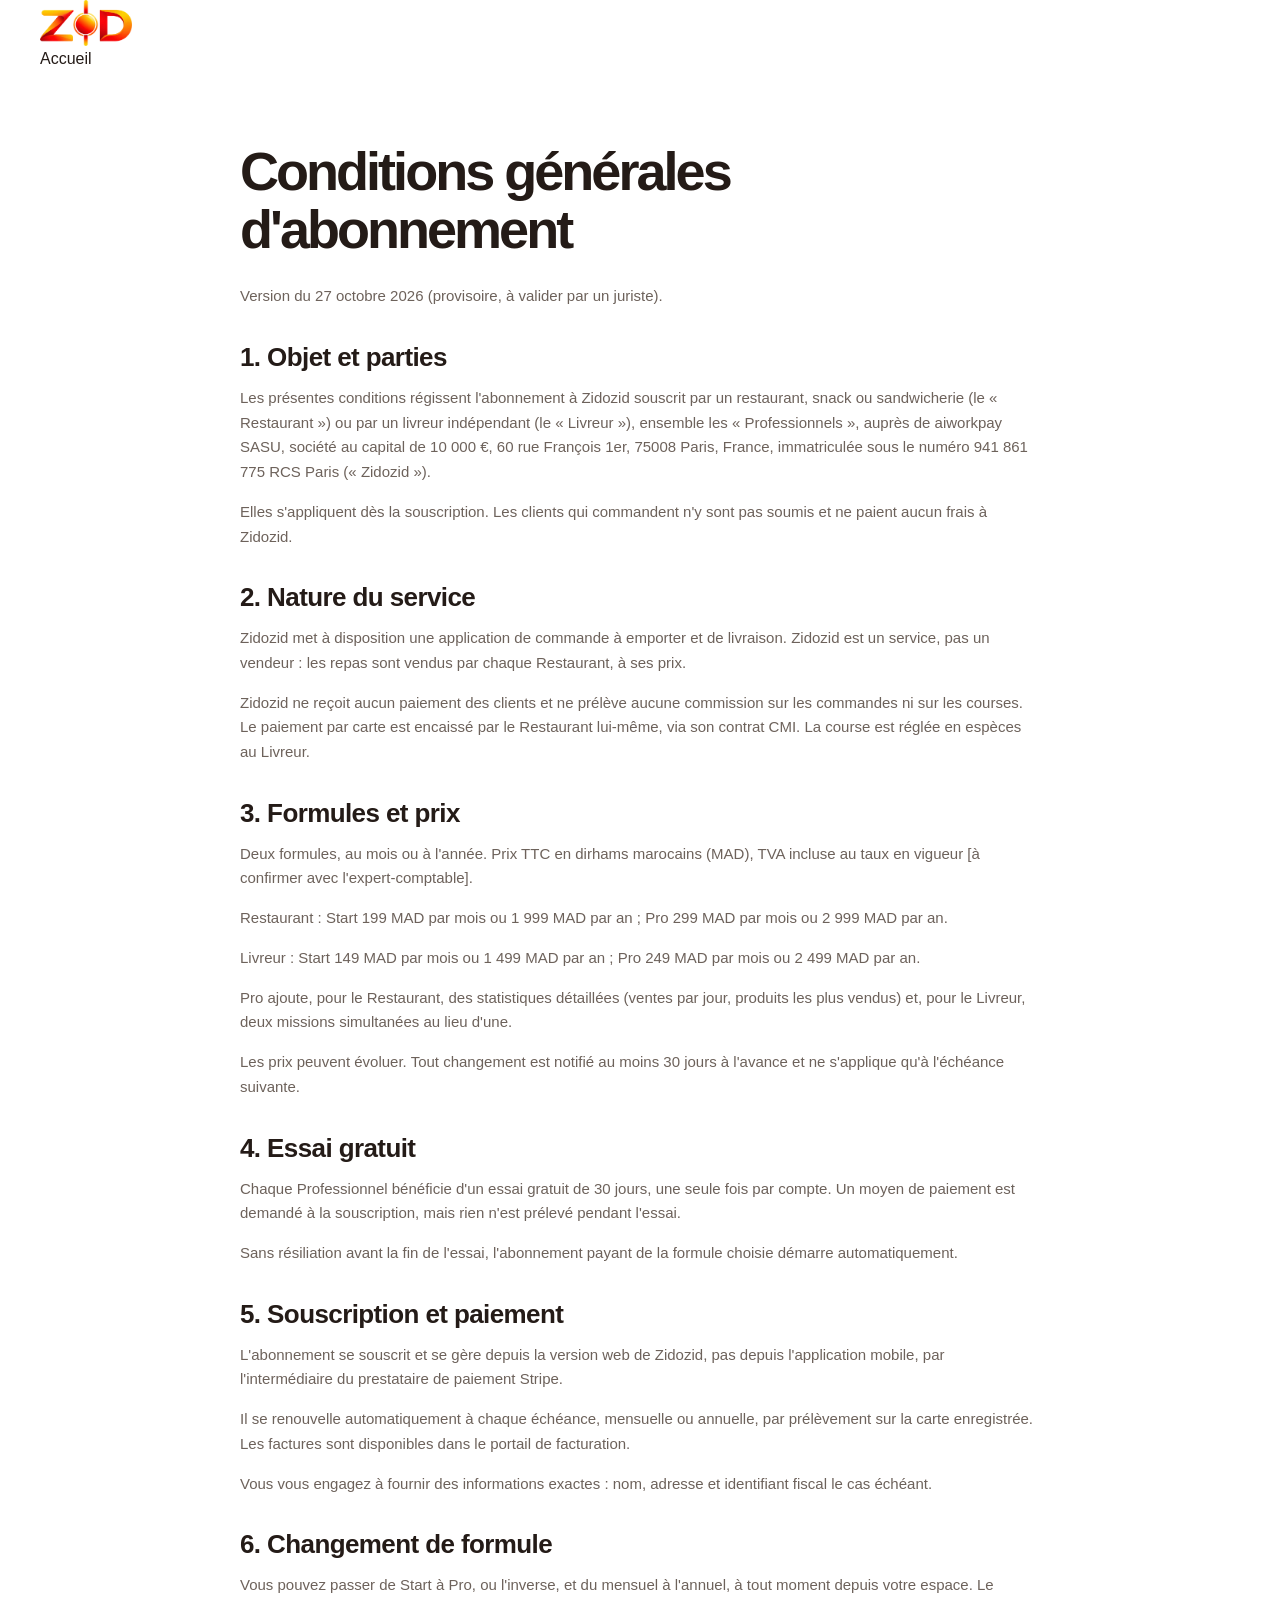
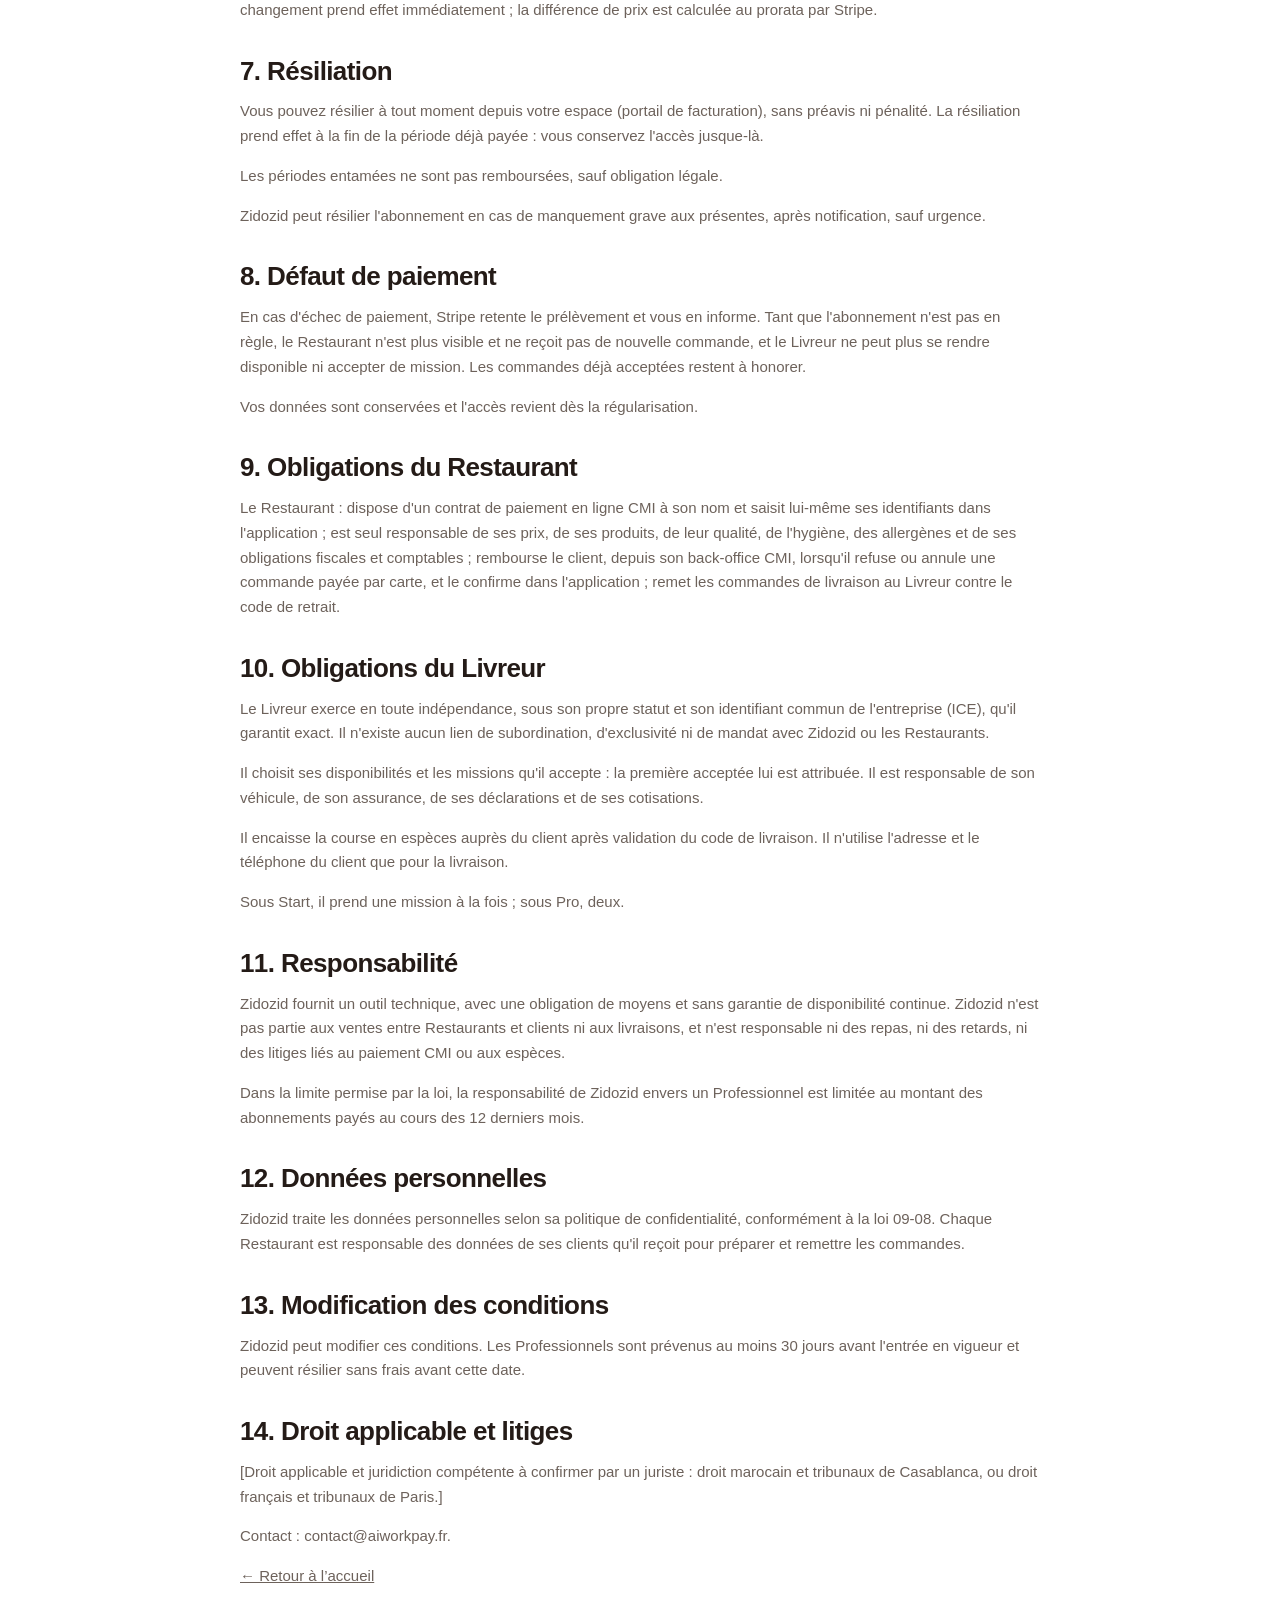
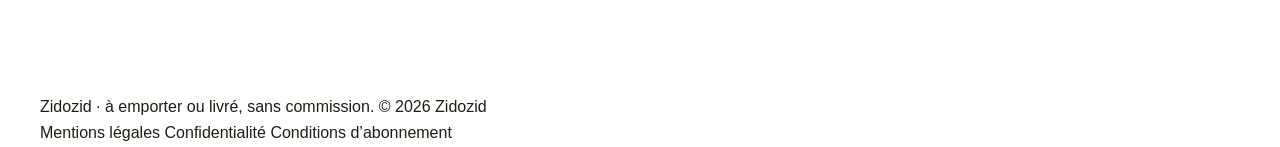
==== cgu-abonnement/index.html @ 9d96c117 "CGU d'abonnement, confidentialité alignée sur l'app (loi 09-08), liens de pied de page Co-Authored-B" ====
<!doctype html>
<html lang="fr">
  <head>
    <meta charset="utf-8" />
    <meta name="viewport" content="width=device-width, initial-scale=1" />
    <title>Conditions d’abonnement · Zidozid</title>
    <meta
      name="description"
      content="Conditions générales d’abonnement Zidozid pour les restaurants et les livreurs."
    />
    <link
      rel="canonical"
      href="https://zidozid.fr/cgu-abonnement/"
    />
    <meta name="theme-color" content="#E1140A" />
    <link rel="icon" type="image/png" href="/favicon.png" />
    <link rel="apple-touch-icon" href="/apple-touch-icon.png" />
    <link rel="stylesheet" href="/style.css?v=20261010-1" />
  </head>
  <body>
    <header class="header">
      <div class="wrap">
        <a href="/" aria-label="Zidozid, accueil">
          <picture>
            <source srcset="/img/logo.webp" type="image/webp" />
            <img src="/img/logo.png" width="92" height="46" alt="Zidozid" />
          </picture>
        </a>
        <nav aria-label="Navigation"><a href="/">Accueil</a></nav>
      </div>
    </header>
    <main class="wrap legal" id="contenu">
      <h1>Conditions générales d'abonnement</h1>
      <p>Version du 27 octobre 2026 (provisoire, à valider par un juriste).</p>
      <h2>1. Objet et parties</h2>
      <p>Les présentes conditions régissent l'abonnement à Zidozid souscrit par un restaurant, snack ou sandwicherie (le « Restaurant ») ou par un livreur indépendant (le « Livreur »), ensemble les « Professionnels », auprès de aiworkpay SASU, société au capital de 10 000 €, 60 rue François 1er, 75008 Paris, France, immatriculée sous le numéro 941 861 775 RCS Paris (« Zidozid »).</p>
      <p>Elles s'appliquent dès la souscription. Les clients qui commandent n'y sont pas soumis et ne paient aucun frais à Zidozid.</p>
      <h2>2. Nature du service</h2>
      <p>Zidozid met à disposition une application de commande à emporter et de livraison. Zidozid est un service, pas un vendeur : les repas sont vendus par chaque Restaurant, à ses prix.</p>
      <p>Zidozid ne reçoit aucun paiement des clients et ne prélève aucune commission sur les commandes ni sur les courses. Le paiement par carte est encaissé par le Restaurant lui-même, via son contrat CMI. La course est réglée en espèces au Livreur.</p>
      <h2>3. Formules et prix</h2>
      <p>Deux formules, au mois ou à l'année. Prix TTC en dirhams marocains (MAD), TVA incluse au taux en vigueur [à confirmer avec l'expert-comptable].</p>
      <p>Restaurant : Start 199 MAD par mois ou 1 999 MAD par an ; Pro 299 MAD par mois ou 2 999 MAD par an.</p>
      <p>Livreur : Start 149 MAD par mois ou 1 499 MAD par an ; Pro 249 MAD par mois ou 2 499 MAD par an.</p>
      <p>Pro ajoute, pour le Restaurant, des statistiques détaillées (ventes par jour, produits les plus vendus) et, pour le Livreur, deux missions simultanées au lieu d'une.</p>
      <p>Les prix peuvent évoluer. Tout changement est notifié au moins 30 jours à l'avance et ne s'applique qu'à l'échéance suivante.</p>
      <h2>4. Essai gratuit</h2>
      <p>Chaque Professionnel bénéficie d'un essai gratuit de 30 jours, une seule fois par compte. Un moyen de paiement est demandé à la souscription, mais rien n'est prélevé pendant l'essai.</p>
      <p>Sans résiliation avant la fin de l'essai, l'abonnement payant de la formule choisie démarre automatiquement.</p>
      <h2>5. Souscription et paiement</h2>
      <p>L'abonnement se souscrit et se gère depuis la version web de Zidozid, pas depuis l'application mobile, par l'intermédiaire du prestataire de paiement Stripe.</p>
      <p>Il se renouvelle automatiquement à chaque échéance, mensuelle ou annuelle, par prélèvement sur la carte enregistrée. Les factures sont disponibles dans le portail de facturation.</p>
      <p>Vous vous engagez à fournir des informations exactes : nom, adresse et identifiant fiscal le cas échéant.</p>
      <h2>6. Changement de formule</h2>
      <p>Vous pouvez passer de Start à Pro, ou l'inverse, et du mensuel à l'annuel, à tout moment depuis votre espace. Le changement prend effet immédiatement ; la différence de prix est calculée au prorata par Stripe.</p>
      <h2>7. Résiliation</h2>
      <p>Vous pouvez résilier à tout moment depuis votre espace (portail de facturation), sans préavis ni pénalité. La résiliation prend effet à la fin de la période déjà payée : vous conservez l'accès jusque-là.</p>
      <p>Les périodes entamées ne sont pas remboursées, sauf obligation légale.</p>
      <p>Zidozid peut résilier l'abonnement en cas de manquement grave aux présentes, après notification, sauf urgence.</p>
      <h2>8. Défaut de paiement</h2>
      <p>En cas d'échec de paiement, Stripe retente le prélèvement et vous en informe. Tant que l'abonnement n'est pas en règle, le Restaurant n'est plus visible et ne reçoit pas de nouvelle commande, et le Livreur ne peut plus se rendre disponible ni accepter de mission. Les commandes déjà acceptées restent à honorer.</p>
      <p>Vos données sont conservées et l'accès revient dès la régularisation.</p>
      <h2>9. Obligations du Restaurant</h2>
      <p>Le Restaurant : dispose d'un contrat de paiement en ligne CMI à son nom et saisit lui-même ses identifiants dans l'application ; est seul responsable de ses prix, de ses produits, de leur qualité, de l'hygiène, des allergènes et de ses obligations fiscales et comptables ; rembourse le client, depuis son back-office CMI, lorsqu'il refuse ou annule une commande payée par carte, et le confirme dans l'application ; remet les commandes de livraison au Livreur contre le code de retrait.</p>
      <h2>10. Obligations du Livreur</h2>
      <p>Le Livreur exerce en toute indépendance, sous son propre statut et son identifiant commun de l'entreprise (ICE), qu'il garantit exact. Il n'existe aucun lien de subordination, d'exclusivité ni de mandat avec Zidozid ou les Restaurants.</p>
      <p>Il choisit ses disponibilités et les missions qu'il accepte : la première acceptée lui est attribuée. Il est responsable de son véhicule, de son assurance, de ses déclarations et de ses cotisations.</p>
      <p>Il encaisse la course en espèces auprès du client après validation du code de livraison. Il n'utilise l'adresse et le téléphone du client que pour la livraison.</p>
      <p>Sous Start, il prend une mission à la fois ; sous Pro, deux.</p>
      <h2>11. Responsabilité</h2>
      <p>Zidozid fournit un outil technique, avec une obligation de moyens et sans garantie de disponibilité continue. Zidozid n'est pas partie aux ventes entre Restaurants et clients ni aux livraisons, et n'est responsable ni des repas, ni des retards, ni des litiges liés au paiement CMI ou aux espèces.</p>
      <p>Dans la limite permise par la loi, la responsabilité de Zidozid envers un Professionnel est limitée au montant des abonnements payés au cours des 12 derniers mois.</p>
      <h2>12. Données personnelles</h2>
      <p>Zidozid traite les données personnelles selon sa politique de confidentialité, conformément à la loi 09-08. Chaque Restaurant est responsable des données de ses clients qu'il reçoit pour préparer et remettre les commandes.</p>
      <h2>13. Modification des conditions</h2>
      <p>Zidozid peut modifier ces conditions. Les Professionnels sont prévenus au moins 30 jours avant l'entrée en vigueur et peuvent résilier sans frais avant cette date.</p>
      <h2>14. Droit applicable et litiges</h2>
      <p>[Droit applicable et juridiction compétente à confirmer par un juriste : droit marocain et tribunaux de Casablanca, ou droit français et tribunaux de Paris.]</p>
      <p>Contact : contact@aiworkpay.fr.</p>
      <p><a href="/">← Retour à l’accueil</a></p>
    </main>
    <footer class="footer">
      <div class="wrap">
        <span
          >Zidozid · à emporter ou livré, sans commission. © 2026 Zidozid</span
        >
        <nav aria-label="Informations légales">
          <a href="/mentions-legales/">Mentions légales</a>
          <a href="/confidentialite/">Confidentialité</a>
          <a href="/cgu-abonnement/">Conditions d’abonnement</a>
        </nav>
      </div>
    </footer>
  </body>
</html>
---- style.css ----
:root{--red:#E1140A;--red-dark:#B81008;--orange:#F07800;--yellow:#FFC400;--ink:#241b17;--muted:#6d625b;--cream:#fff8ef;--line:#e9e2da;--white:#fff;--radius:24px}*{box-sizing:border-box}html{scroll-behavior:smooth;scroll-padding-top:110px}body{margin:0;color:var(--ink);background:#fff;font-family:Arial,Helvetica,sans-serif;font-size:16px;line-height:1.65}button,input,select{font:inherit}button,a,input,select,summary{-webkit-tap-highlight-color:transparent}a{color:inherit;text-decoration:none}button{cursor:pointer}a:focus-visible,button:focus-visible,input:focus-visible,select:focus-visible,summary:focus-visible{outline:3px solid #2766bd;outline-offset:5px}button:disabled{cursor:not-allowed;opacity:.5}img{max-width:100%;height:auto;display:block}h1,h2,h3,p{margin-top:0}h1,h2,h3{line-height:1.07;letter-spacing:-.055em}h1{font-size:clamp(46px,5.5vw,80px);font-weight:800;margin-bottom:26px}h2{font-size:clamp(35px,3.6vw,52px);margin-bottom:26px}h3{font-size:25px;letter-spacing:-.035em;line-height:1.22}h1 em{font-style:normal;color:var(--red)}.wrap{width:min(1200px,calc(100% - 80px));margin-inline:auto}.icon{width:24px;height:24px;flex-shrink:0;vertical-align:middle}.skip{position:absolute;top:-100px;left:12px;padding:12px;background:#fff;z-index:100}.skip:focus{top:12px}.eyebrow{font-size:10px;letter-spacing:1.8px;font-weight:800;margin-bottom:23px;line-height:1.6}.micro{font-size:12px;color:var(--muted);line-height:1.65}.button{display:inline-flex;align-items:center;justify-content:center;gap:18px;padding:16px 22px;background:var(--red);border:1px solid transparent;color:#fff;border-radius:11px;font-size:14px;font-weight:700;line-height:1.5;min-height:48px;transition:background .18s,transform .18s}.button:hover:not(:disabled){background:var(--red-dark);transform:translateY(-2px)}.button.small{padding:12px 16px;font-size:12px}.button .icon{width:19px;height:19px}.button.dark{background:var(--ink)}.button.dark:hover{background:#49352a}.button.secondary{background:#fff;color:var(--ink);border:1px solid var(--line)}.button.secondary:hover{background:var(--cream)}.text-link{display:inline-flex;align-items:center;gap:13px;font-size:14px;font-weight:700;border-bottom:1px solid #c3b8ad;padding-block:8px}.text-link:hover{color:var(--red)}.text-link .icon{width:18px;height:18px}.text-button{background:none;border:0;text-decoration:underline;text-underline-offset:4px;padding:10px;color:var(--muted);font-size:13px}.site-header{position:sticky;top:0;z-index:20;background:#fffffffa;border-bottom:1px solid var(--line)}.header-inner{display:flex;align-items:center;justify-content:space-between;gap:26px;min-height:96px}.brand{display:flex;gap:13px;align-items:center;flex-shrink:0}.brand img{width:78px;height:auto}.brand>span{font-size:26px;letter-spacing:-1.5px;font-weight:800;line-height:1.2}.brand small{display:block;font-size:7px;letter-spacing:1.45px;line-height:1.7;margin-top:5px}.site-header nav{display:flex;gap:28px;align-items:center;font-size:13px;font-weight:600}.site-header nav a:hover{color:var(--red)}.menu-toggle{display:none}.hero{display:grid;grid-template-columns:1.05fr 1fr;align-items:center;gap:65px;padding-block:70px 85px}.hero .eyebrow{color:#8d4b2b}.status-dot{display:inline-block;width:7px;height:7px;background:var(--orange);border-radius:50%;margin-right:7px;box-shadow:0 0 0 4px #fff0d9}.hero-lead{font-size:19px;line-height:1.7;max-width:430px;color:var(--muted)}.hero-actions{display:flex;align-items:center;gap:23px;flex-wrap:wrap;margin-top:31px}.hero-points{display:flex;gap:22px;font-size:12px;margin-block:28px 12px;flex-wrap:wrap}.hero-points .icon{width:17px;height:17px;color:var(--red);margin-right:4px}.hero-visual{position:relative;padding:0 0 40px}.photo-frame{position:relative;aspect-ratio:.93;border-radius:150px 150px 24px 24px;overflow:hidden;background:#513e2d}.hero-photo{width:100%;height:100%;object-fit:cover}.photo-gradient{position:absolute;inset:0;background:linear-gradient(transparent 45%,#201609cc)}.photo-caption{position:absolute;inset:auto 30px 42px;color:white}.pill{font-size:8px;letter-spacing:1.3px;border:1px solid #ffffff70;padding:8px 12px;border-radius:40px}.photo-caption p{font-size:33px;line-height:1.1;letter-spacing:-1.2px;font-weight:700;margin:20px 0 0}.zero-badge{position:absolute;top:20px;right:-22px;background:var(--yellow);border:5px solid white;border-radius:50%;width:134px;height:134px;text-align:center;display:flex;flex-direction:column;justify-content:center;transform:rotate(10deg);color:var(--ink)}.zero-badge strong{font-size:50px;letter-spacing:-4px;line-height:1}.zero-badge strong span{font-size:24px;letter-spacing:-1px}.zero-badge>span{font-size:11px;font-weight:700;line-height:1.2;margin-top:3px}.order-float{position:absolute;bottom:13px;left:-25px;right:27px;display:flex;align-items:center;gap:13px;background:#fff;padding:19px;border:1px solid var(--line);border-radius:15px;box-shadow:0 15px 35px #34261312}.order-float strong{display:block;font-size:13px}.order-float div>span{display:block;font-size:11px;color:var(--muted)}.round-icon{background:var(--cream);width:44px;height:44px;display:grid;place-items:center;border-radius:50%;color:var(--red);flex-shrink:0}.order-check{margin-left:auto;color:#397047}.order-check .icon{width:19px;height:19px}.visual-note{position:absolute;bottom:-16px;right:10px;font-size:9px;color:var(--muted)}.promise-bar{background:var(--ink);color:#fff;padding:22px 0}.promise-bar .wrap{display:flex;justify-content:space-between;gap:20px;font-size:11px;letter-spacing:1.5px;font-weight:700}.promise-bar .highlight{color:var(--yellow)}.section{padding-block:96px}.section-intro{display:grid;grid-template-columns:1.2fr 1fr;gap:80px;align-items:end;margin-bottom:47px}.section-intro h2{margin-bottom:0}.section-intro>p{font-size:17px;color:var(--muted);max-width:390px;margin-bottom:3px}.steps{display:grid;grid-template-columns:repeat(3,1fr);gap:38px}.steps article{position:relative;border-top:1px solid var(--line);padding-top:26px}.step-index{float:right;font-size:12px;color:var(--muted)}.feature-icon{display:grid;place-items:center;width:54px;height:54px;border:1px solid #f3dfcc;background:var(--cream);border-radius:15px;color:var(--red);margin-bottom:25px}.steps h3{font-size:22px}.steps p{font-size:14px;color:var(--muted);max-width:310px}.profile-section{background:var(--cream);border-block:1px solid #f4e9dc}.profile-grid{display:grid;grid-template-columns:repeat(3,1fr);gap:22px}.profile{background:#fff;border:1px solid var(--line);border-radius:18px;padding:29px;display:flex;flex-direction:column;align-items:start}.profile.featured{border-top:4px solid var(--red);padding-top:26px}.profile-title{display:flex;align-items:center;gap:12px;font-size:9px;font-weight:bold;letter-spacing:1.1px;margin-bottom:28px}.profile-title .icon{color:var(--red)}.profile h3{font-size:27px;margin-bottom:22px}.check-list{list-style:none;padding:0;margin:0 0 30px;font-size:13px;color:var(--muted)}.check-list li{position:relative;padding-left:20px;margin-bottom:12px}.check-list li:before{content:'✓';position:absolute;left:0;color:var(--red);font-weight:800}.profile .text-link{margin-top:auto;font-size:12px}.loyalty-section{display:grid;grid-template-columns:1fr 1fr;gap:110px;align-items:center}.loyalty-art{padding:35px 14px;background:radial-gradient(ellipse,#fff2d5,transparent 72%);text-align:center}.loyalty-card{text-align:left;transform:rotate(-5deg);border:1px solid #efdfc6;background:#fff9eb;border-radius:20px;padding:29px;box-shadow:12px 15px 0 #ffedc8;margin:0 0 36px}.loyalty-heading{display:flex;justify-content:space-between;font-size:9px;font-weight:800;letter-spacing:1.6px;color:#865c29;margin-bottom:25px}.loyalty-heading .icon{width:19px;height:19px}.loyalty-card>strong{font-size:36px;letter-spacing:-1.6px;line-height:1.2}.loyalty-card>p{font-size:12px;color:var(--muted);margin-top:9px}.stamps{display:grid;grid-template-columns:repeat(5,1fr);gap:12px;margin:25px 0}.stamps>span{display:grid;place-items:center;aspect-ratio:1;border:1px solid #f0ceae;background:#fff;color:var(--red);border-radius:50%}.stamps>span.reward{background:var(--red);color:white;border-color:var(--red)}.loyalty-bottom{display:flex;justify-content:space-between;gap:12px;font-size:11px;padding-top:16px;border-top:1px dashed #d9c9b3}.loyalty-bottom>span{color:var(--red);font-weight:bold}.lead{font-size:21px;line-height:1.6}.body-copy{font-size:15px;color:var(--muted)}.model-section{background:var(--ink);color:#fff}.model-grid{display:grid;grid-template-columns:1.1fr 1fr;gap:90px;align-items:center}.model-grid>.calculator{min-width:0}.model-grid>div>p:not(.eyebrow):not(.lead){font-size:14px;color:#d1c4b9;max-width:450px}.model-section .eyebrow{color:var(--yellow)}.model-section h2{font-size:42px}.model-note{border-left:2px solid var(--yellow);padding:5px 0 4px 19px;margin-block:28px}.model-note strong{font-size:13px}.model-note p{font-size:12px;color:#d1c4b9;margin:9px 0 0}.calculator{background:#fff;color:var(--ink);padding:35px;border-radius:20px}.calculator .eyebrow{color:#8d4b2b}.calculator h3{font-size:30px}.calculator label{display:flex;justify-content:space-between;gap:16px;font-size:12px;margin-top:26px;font-weight:600}.calculator output{font-weight:800;white-space:nowrap;color:var(--red)}input[type=range]{width:100%;accent-color:var(--red);margin:16px 0 5px;cursor:pointer;min-height:26px}.calc-result{border-top:1px solid var(--line);padding-top:23px;margin-top:20px}.calc-result span{font-size:12px;display:block}.calc-result strong{font-size:52px;font-weight:800;letter-spacing:-2.5px;line-height:1.5;color:var(--red)}.calculator .micro{font-size:11px;margin-bottom:0}.faq{display:grid;grid-template-columns:1fr 1.5fr;gap:100px}.faq details{border-bottom:1px solid var(--line);padding:22px 0}.faq details:first-child{padding-top:0}.faq summary{font-size:15px;font-weight:700;cursor:pointer;list-style:none;display:flex;justify-content:space-between;align-items:center;gap:20px}.faq summary::-webkit-details-marker{display:none}.faq summary>span{font-weight:400;font-size:25px;color:var(--red)}.faq details[open] summary>span{transform:rotate(45deg)}.faq details p{font-size:14px;color:var(--muted);margin:15px 30px 0 0}.contact-section{background:var(--yellow);border-radius:24px;padding:54px;display:grid;grid-template-columns:1fr 1fr;gap:95px;margin-bottom:80px}.contact-section h2{font-size:46px}.contact-section>div>p:not(.eyebrow){font-size:15px;max-width:370px}.arabic-signature{font-size:31px;display:block;text-align:left;margin-top:24px;font-family:Tahoma,Arial,sans-serif}.contact-form{display:flex;flex-direction:column;gap:17px}.contact-form label,.form-card label{font-size:12px;font-weight:700;display:block}input:not([type=range]):not([type=radio]),select{display:block;min-height:48px;width:100%;padding:12px 14px;border:1px solid #d9c8ab;border-radius:9px;background:#fff;color:var(--ink);margin-top:8px;font-size:14px}input::placeholder{color:#776d62}.contact-form .micro{color:#554528;font-size:11px;margin:0}.contact-form p[role=status]:empty{display:none}.contact-form p[role=status]{font-size:12px;margin:0}.contact-email{font-size:13px;text-decoration:underline;text-underline-offset:4px}.site-footer{border-top:1px solid var(--line);padding:40px 0 20px}.footer-top{display:flex;justify-content:space-between;align-items:center;gap:30px;padding-bottom:38px}.footer-top>p{font-size:13px;color:var(--muted);margin:0}.footer-top .text-link{font-size:12px}.footer-bottom{border-top:1px solid var(--line);padding-top:20px;display:flex;justify-content:space-between;gap:20px;font-size:10px;color:var(--muted)}.footer-bottom nav{display:flex;gap:20px}.legal{max-width:800px;padding-block:70px 90px}.legal h1{font-size:54px}.legal h2{font-size:26px;letter-spacing:-.6px;margin-top:35px;margin-bottom:14px}.legal p{font-size:15px;color:var(--muted)}.legal p a{text-decoration:underline}.legal .text-link{margin-top:25px}.demo-page{padding-block:55px 80px}.demo-intro{max-width:710px}.demo-intro h1,.diagnostic-page h1{font-size:58px}.demo-intro>p:last-child{color:var(--muted)}.demo-warning{background:var(--cream);border:1px solid #eedfce;border-radius:9px;font-size:12px;padding:14px 18px;margin:28px 0}.demo-toolbar{display:flex;justify-content:space-between;align-items:center;gap:20px;margin-bottom:24px}.segmented{display:flex;background:#f6f3ef;border-radius:12px;padding:5px;gap:5px}.segmented button{display:flex;align-items:center;gap:9px;padding:12px 19px;border-radius:8px;border:0;font-size:13px;background:transparent;color:var(--muted);min-height:45px}.segmented button[aria-pressed=true]{background:var(--ink);color:#fff}.segmented .icon{width:18px;height:18px}.demo-panel{display:grid;grid-template-columns:1.2fr 1fr;gap:30px;align-items:start}.demo-panel[hidden]{display:none}.demo-menu,.basket-card,.order-card{border:1px solid var(--line);border-radius:18px;overflow:hidden;background:#fff}.mini-restaurant{position:relative;height:195px;color:white;display:flex;align-items:end;background:#33251e}.mini-restaurant>img{width:100%;height:100%;object-fit:cover;position:absolute;inset:0;opacity:.45}.mini-restaurant>div{position:relative;padding:22px}.mini-restaurant h2{font-size:29px;letter-spacing:-1px;margin-bottom:8px}.mini-restaurant p{font-size:12px;margin:0}.mini-restaurant .eyebrow{display:block;font-size:8px;letter-spacing:1px;margin-bottom:10px}.menu-items{padding:8px 24px}.menu-item{display:flex;justify-content:space-between;align-items:center;gap:20px;padding:23px 0;border-bottom:1px solid var(--line)}.menu-item:last-child{border-bottom:0}.menu-item h3{font-size:17px;letter-spacing:-.3px;margin-bottom:6px}.menu-item p{font-size:11px;color:var(--muted);margin-bottom:8px}.menu-item b{font-size:14px}.add-item{background:var(--cream);border:1px solid #efdac6;border-radius:50%;width:44px;height:44px;color:var(--red);font-size:25px;flex-shrink:0}.add-item:hover{background:#ffdfbd}.basket-card{padding:27px}.basket-card h2{font-size:27px;letter-spacing:-.8px}.basket-items{list-style:none;font-size:12px;color:var(--muted);padding:0;margin:0 0 20px}.basket-items li{display:flex;align-items:center;justify-content:space-between;gap:9px;margin-bottom:10px}.basket-items button{border:1px solid var(--line);background:#fff;border-radius:5px;min-width:34px;min-height:34px;font-size:18px;color:var(--red)}.mode-choice{border:0;border-top:1px solid var(--line);padding:15px 0 0;margin:10px 0 20px}.mode-choice legend{font-size:12px;font-weight:bold;padding-right:10px}.mode-choice label{display:flex;align-items:center;gap:8px;font-size:13px;margin-bottom:10px;min-height:35px}.mode-choice small{font-size:10px;color:var(--muted);margin-left:auto}.mode-choice input{accent-color:var(--red);width:17px;height:17px}.totals{font-size:12px;margin:0 0 20px}.totals>div{display:flex;justify-content:space-between;gap:12px;margin-bottom:9px}.totals dd{margin:0;font-weight:bold}.totals .total{font-size:16px;padding-top:15px;border-top:1px solid var(--line)}.basket-card>.button{width:100%}.basket-card>.micro{font-size:10px;margin:12px 0 0}.status-box{font-size:12px;padding:15px;background:var(--cream);border-radius:8px;margin:18px 0 0}.dashboard{padding:34px;background:var(--cream);border-radius:18px}.dashboard h2{font-size:36px}.dashboard>div>p{font-size:14px;color:var(--muted)}.dashboard-metrics{display:flex;flex-wrap:wrap;gap:25px;margin-top:30px}.dashboard-metrics>div{flex:1;min-width:100px}.dashboard-metrics span{font-size:11px;color:var(--muted);display:block}.dashboard-metrics strong{font-size:30px;letter-spacing:-1px}.order-card{padding:25px;min-height:240px}.order-card h3{font-size:22px}.order-card p{font-size:13px;color:var(--muted)}.order-card .button{margin-top:15px;max-width:100%}.order-code{background:var(--cream);display:inline-block;padding:8px 16px;border-radius:8px;color:var(--ink);font-size:19px;font-weight:bold;letter-spacing:3px}.demo-feedback{padding:16px 20px;border-left:3px solid var(--red);margin:28px 0;font-size:13px;background:var(--cream)}.demo-outro{margin-top:45px;text-align:center;font-size:15px}.diagnostic-page{padding-block:65px 90px}.diagnostic-grid{display:grid;grid-template-columns:1fr 1fr;gap:36px}.form-card{border:1px solid var(--line);border-radius:18px;padding:30px;display:flex;flex-direction:column;gap:24px}.diagnostic-result{background:var(--cream);padding:35px;border-radius:18px}.diagnostic-result h2{font-size:54px;color:var(--red);margin-bottom:0}.diagnostic-result>p{font-size:14px}.diagnostic-result .micro{font-size:12px;margin-top:20px}.annual{border-block:1px solid #e9d7c0;padding:20px 0;margin:23px 0}.annual strong{font-size:29px;display:block;letter-spacing:-1px}.annual span{font-size:12px;color:var(--muted)}
@media(min-width:1440px){.hero{padding-block:85px 95px}.hero h1{font-size:81px}}
@media(max-width:1100px){.wrap{width:calc(100% - 48px)}.header-inner{gap:16px}.site-header nav{gap:18px}.header-cta{gap:7px;font-size:11px!important}.brand>span{font-size:23px}.brand img{width:65px}.hero{gap:40px}.hero h1{font-size:61px}.hero-actions{gap:15px}.hero-actions .text-link{font-size:12px}.photo-caption{inset:auto 23px 45px}.photo-caption p{font-size:27px}.zero-badge{width:115px;height:115px;right:-9px}.zero-badge strong{font-size:44px}.order-float{left:-13px;right:15px;padding:14px}.section-intro{gap:50px}.profile{padding:22px}.profile.featured{padding-top:19px}.profile h3{font-size:24px}.profile .text-link{font-size:11px;gap:8px}.loyalty-section{gap:65px}.model-grid{gap:50px}.contact-section{gap:45px;padding:42px}.faq{gap:60px}}
@media(max-width:820px){.header-inner{min-height:80px;flex-wrap:wrap;gap:10px;padding-block:13px}.header-cta{margin-left:auto}.menu-toggle{display:inline-flex;align-items:center;gap:10px;order:3;border:1px solid var(--line);background:#fff;border-radius:8px;padding:10px 13px;font-size:12px;min-height:44px}.site-header nav{order:4;width:100%;display:flex;justify-content:space-between;border-top:1px solid var(--line);padding-top:10px}.js .site-header nav{display:none}.js .site-header nav.is-open{display:flex}.hero{grid-template-columns:1fr 1fr;gap:25px;padding-block:48px 65px}.hero h1{font-size:49px}.hero-lead{font-size:16px}.hero-actions{align-items:start;gap:10px}.hero-points{gap:8px;font-size:11px}.photo-frame{aspect-ratio:.7;border-radius:100px 100px 20px 20px}.zero-badge{top:8px;width:99px;height:99px}.zero-badge strong{font-size:38px}.zero-badge>span{font-size:9px}.order-float .round-icon{display:none}.order-float strong{font-size:11px}.order-float div>span{font-size:10px}.photo-caption p{font-size:24px}.pill{font-size:6px;padding:6px}.promise-bar .wrap{font-size:9px;letter-spacing:.8px}.section{padding-block:70px}.section-intro{gap:35px}.section-intro>p{font-size:15px}.steps{gap:24px}.steps h3{font-size:19px}.profile-grid{grid-template-columns:1fr}.profile{display:grid;grid-template-columns:1fr 1.1fr;column-gap:28px}.profile-title{grid-column:1/-1;margin-bottom:19px}.profile h3{grid-column:1}.profile .check-list{grid-column:2;grid-row:2/4;margin-bottom:0}.profile .text-link{grid-column:1;justify-self:start}.loyalty-section{gap:35px}.loyalty-card{padding:21px}.stamps{gap:8px}.stamps .icon{width:18px;height:18px}.loyalty-card>strong{font-size:29px}.loyalty-bottom{font-size:9px}.model-grid{gap:30px}.model-section h2{font-size:35px}.calculator{padding:25px}.calculator h3{font-size:26px}.calculator label{font-size:11px}.calc-result strong{font-size:43px}.faq{gap:35px}.contact-section{padding:32px;gap:35px}.contact-section h2{font-size:37px}.footer-top{gap:20px;flex-wrap:wrap}.footer-bottom{flex-wrap:wrap}.demo-panel{gap:20px;grid-template-columns:1fr 1fr}.basket-card{padding:20px}.mini-restaurant h2{font-size:23px}.menu-items{padding:7px 18px}.dashboard{padding:25px}.dashboard h2{font-size:29px}.demo-toolbar{gap:10px}.segmented button{padding:11px 15px}}
@media(max-width:600px){.wrap{width:calc(100% - 36px)}.header-inner{gap:9px;min-height:74px}.brand{gap:8px}.brand img{width:58px}.brand>span{font-size:23px}.brand small{font-size:6px;letter-spacing:1px}.header-cta{display:none}.menu-toggle{margin-left:auto}.site-header nav{font-size:12px;gap:12px;padding-bottom:5px}.hero{grid-template-columns:1fr;gap:35px;padding-block:38px 48px}.hero h1{font-size:clamp(43px,11.4vw,66px);letter-spacing:-2.5px;margin-bottom:21px}.hero .eyebrow{font-size:9px;letter-spacing:1.1px;margin-bottom:22px}.hero-lead{font-size:17px;max-width:420px}.hero-actions{gap:20px;align-items:center;margin-top:24px}.hero-actions .button{font-size:13px;padding-inline:17px}.hero-points{gap:17px;margin-top:23px}.hero .micro{font-size:10px}.hero-visual{max-width:430px;width:100%;margin-inline:auto;padding-bottom:30px}.photo-frame{aspect-ratio:1.1;border-radius:95px 95px 17px 17px}.photo-caption{inset:auto 22px 34px}.photo-caption p{font-size:29px;margin-top:17px}.pill{font-size:7px;padding:7px 10px}.zero-badge{width:111px;height:111px;right:0;top:0}.zero-badge strong{font-size:43px}.zero-badge>span{font-size:10px}.order-float{bottom:3px;left:9px;right:9px;padding:15px}.order-float .round-icon{display:grid;width:38px;height:38px}.order-float strong{font-size:12px}.order-float div>span{font-size:10px}.visual-note{bottom:-20px;right:15px;font-size:8px}.promise-bar{padding:19px 0}.promise-bar .wrap{flex-wrap:wrap;justify-content:center;gap:6px 22px;font-size:8px;letter-spacing:1px}.section{padding-block:59px}.section-intro{display:block;margin-bottom:30px}.section-intro>p{margin-top:20px;max-width:100%}.eyebrow{font-size:9px;letter-spacing:1.3px;margin-bottom:18px}h2{font-size:37px;letter-spacing:-1.8px}.steps{grid-template-columns:1fr;gap:19px}.steps article{padding-top:22px;display:grid;grid-template-columns:49px 1fr;column-gap:19px;align-items:start}.steps .feature-icon{grid-column:1;grid-row:1/3;width:46px;height:46px;margin:0}.steps .step-index{position:absolute;right:0;top:22px;font-size:10px}.steps h3{grid-column:2;margin:0 22px 10px 0;font-size:20px}.steps p{grid-column:2;margin:0;font-size:13px;max-width:none}.profile{display:flex;padding:25px}.profile.featured{padding-top:22px}.profile h3{font-size:29px}.profile-title{font-size:9px;margin-bottom:23px}.profile .check-list{margin-bottom:15px}.profile .text-link{font-size:12px}.loyalty-section{grid-template-columns:1fr;gap:39px}.loyalty-section>div:last-child{order:-1}.loyalty-art{padding:15px 16px 0}.loyalty-card{padding:27px;max-width:410px;margin-inline:auto}.loyalty-card>strong{font-size:35px}.stamps{gap:11px}.stamps .icon{width:22px;height:22px}.loyalty-bottom{font-size:10px}.lead{font-size:19px}.model-grid{grid-template-columns:1fr;gap:37px}.model-section h2{font-size:35px}.calculator{padding:28px}.calculator label{font-size:12px}.calculator h3{font-size:30px}.calc-result strong{font-size:48px}.faq{grid-template-columns:1fr;gap:30px}.faq h2{margin-bottom:18px}.faq details{padding-block:20px}.faq summary{font-size:14px}.contact-section{grid-template-columns:1fr;padding:29px 23px;gap:25px;border-radius:18px;margin-bottom:55px}.contact-section h2{font-size:36px}.contact-section .eyebrow{font-size:8px}.arabic-signature{font-size:27px;margin-top:18px}.contact-form{gap:16px}.footer-top{align-items:start;gap:25px;padding-bottom:25px}.footer-top>p{font-size:11px}.footer-top .text-link{font-size:12px}.footer-bottom{font-size:9px;gap:14px}.footer-bottom nav{gap:18px}.footer-bottom>span:first-child{width:100%}.legal{padding-block:45px 60px}.legal h1{font-size:38px;overflow-wrap:anywhere}.legal h2{font-size:24px}.legal p{font-size:14px}.demo-page{padding-block:35px 55px}.demo-intro h1,.diagnostic-page h1{font-size:43px;letter-spacing:-2px}.demo-intro>p{font-size:14px}.demo-warning{font-size:10px;padding:13px;margin-block:23px}.demo-toolbar{align-items:start;flex-direction:column;gap:7px}.segmented{width:100%;gap:2px}.segmented button{flex:1;padding:10px 7px;font-size:11px;justify-content:center;gap:5px}.segmented .icon{width:16px;height:16px}.demo-toolbar>.text-button{align-self:end;font-size:11px}.demo-panel{grid-template-columns:1fr;gap:20px}.mini-restaurant{height:185px}.mini-restaurant h2{font-size:27px}.menu-items{padding:7px 21px}.menu-item{padding-block:20px}.menu-item h3{font-size:17px}.basket-card{padding:25px}.basket-card h2{font-size:27px}.dashboard{padding:22px}.dashboard h2{font-size:33px}.dashboard-metrics{gap:17px}.dashboard-metrics strong{font-size:26px}.order-card{padding:21px}.demo-feedback{font-size:12px}.diagnostic-page{padding-block:40px 60px}.diagnostic-grid{grid-template-columns:1fr;gap:22px}.form-card,.diagnostic-result{padding:25px}.diagnostic-result h2{font-size:45px}}
@media(prefers-reduced-motion:reduce){html{scroll-behavior:auto}*,*:before,*:after{transition:none!important;animation:none!important}}[hidden]{display:none!important}

/* Approved Zidozid signature: original lettering and tagline, without domain. */
.brand.brand-signature{display:block;position:relative;overflow:hidden;width:265px;height:91px;flex-shrink:0}
.brand.brand-signature img{position:absolute;max-width:none;width:147.6522%;height:auto;left:-23.4783%;top:-69.6203%}
.header-inner{min-height:112px}
.footer-top .brand-signature{width:295px;height:101px}
@media(max-width:1100px){.brand.brand-signature{width:225px;height:77px}.site-header nav{gap:16px}.header-inner{gap:18px}}
@media(max-width:820px){.header-inner{min-height:101px}.brand.brand-signature{width:245px;height:84px}.header-cta{display:none}}
@media(max-width:600px){.header-inner{min-height:93px;padding-block:9px;gap:8px}.brand.brand-signature{width:225px;height:77px}.footer-top .brand-signature{width:270px;height:93px}.menu-toggle{padding-inline:10px}}
@media(max-width:359px){.brand.brand-signature{width:204px;height:70px}.menu-toggle{font-size:11px;padding-inline:8px}}
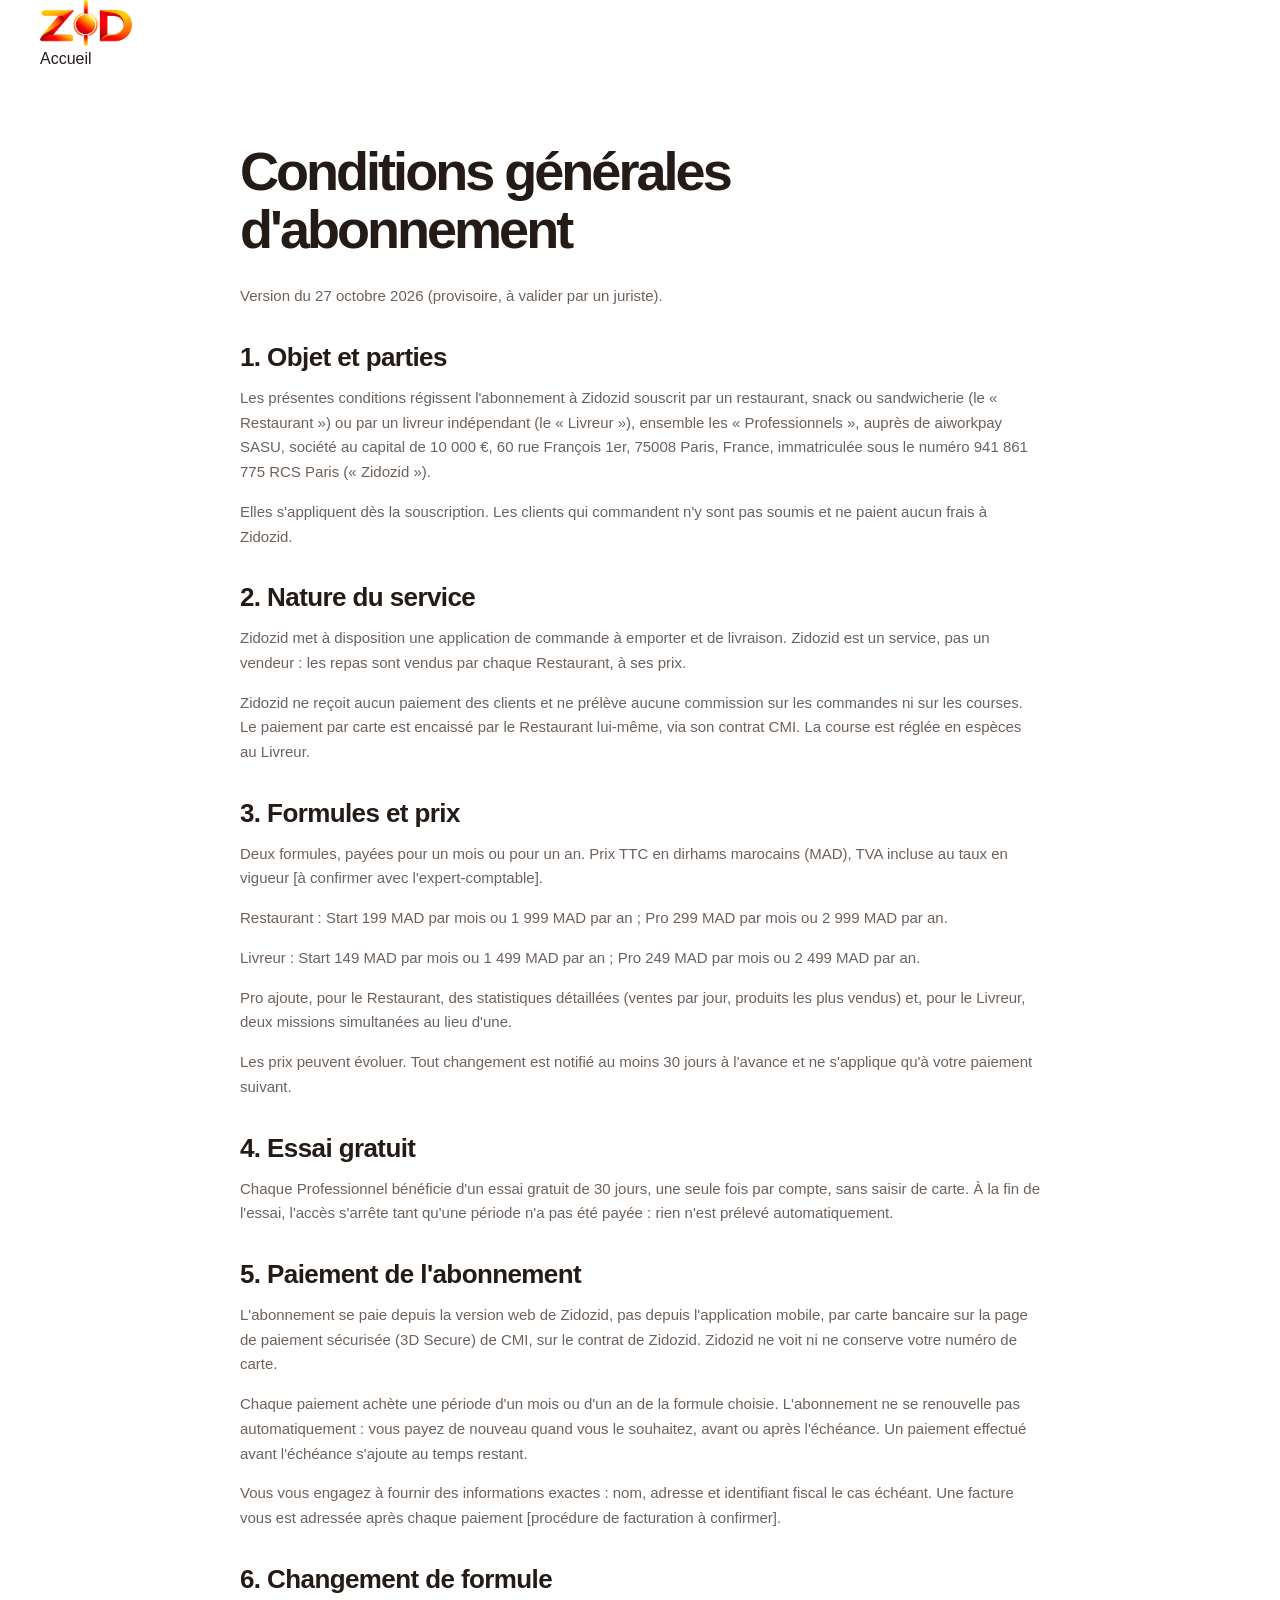
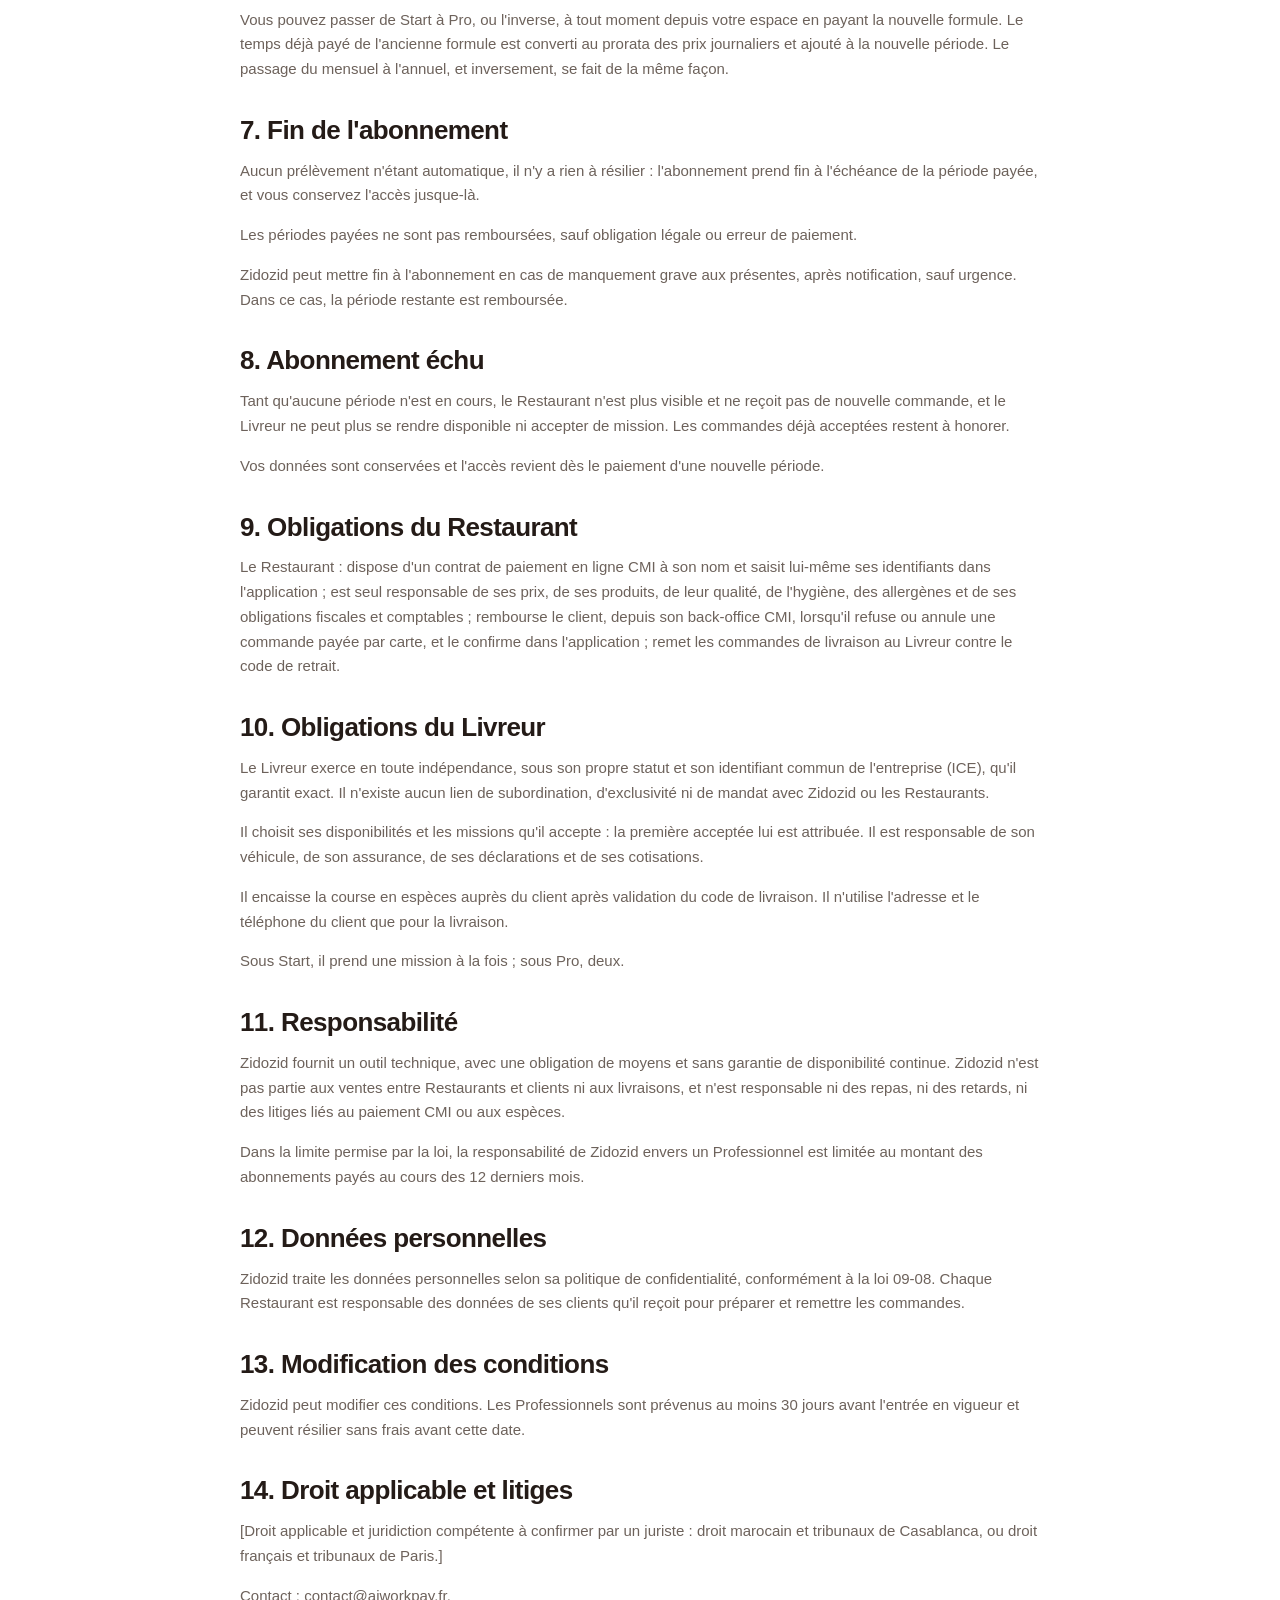
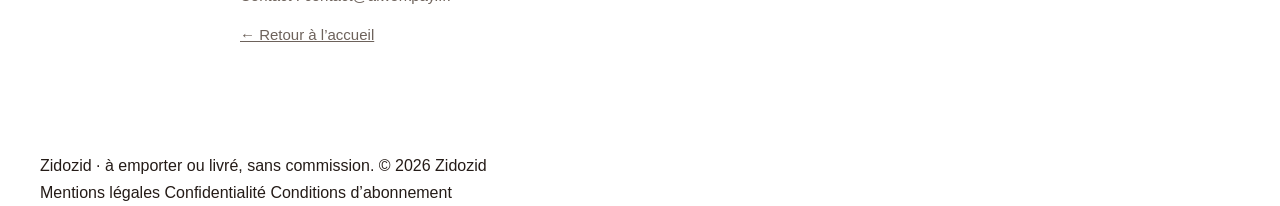
==== commit 85a20527: "Site : abonnements payés par CMI, sans prélèvement automatique Co-Authored-By: Claude Sonnet 5.5 <no" ====
--- a/cgu-abonnement/index.html
+++ b/cgu-abonnement/index.html
@@ -39,27 +39,26 @@
       <p>Zidozid met à disposition une application de commande à emporter et de livraison. Zidozid est un service, pas un vendeur : les repas sont vendus par chaque Restaurant, à ses prix.</p>
       <p>Zidozid ne reçoit aucun paiement des clients et ne prélève aucune commission sur les commandes ni sur les courses. Le paiement par carte est encaissé par le Restaurant lui-même, via son contrat CMI. La course est réglée en espèces au Livreur.</p>
       <h2>3. Formules et prix</h2>
-      <p>Deux formules, au mois ou à l'année. Prix TTC en dirhams marocains (MAD), TVA incluse au taux en vigueur [à confirmer avec l'expert-comptable].</p>
+      <p>Deux formules, payées pour un mois ou pour un an. Prix TTC en dirhams marocains (MAD), TVA incluse au taux en vigueur [à confirmer avec l'expert-comptable].</p>
       <p>Restaurant : Start 199 MAD par mois ou 1 999 MAD par an ; Pro 299 MAD par mois ou 2 999 MAD par an.</p>
       <p>Livreur : Start 149 MAD par mois ou 1 499 MAD par an ; Pro 249 MAD par mois ou 2 499 MAD par an.</p>
       <p>Pro ajoute, pour le Restaurant, des statistiques détaillées (ventes par jour, produits les plus vendus) et, pour le Livreur, deux missions simultanées au lieu d'une.</p>
-      <p>Les prix peuvent évoluer. Tout changement est notifié au moins 30 jours à l'avance et ne s'applique qu'à l'échéance suivante.</p>
+      <p>Les prix peuvent évoluer. Tout changement est notifié au moins 30 jours à l'avance et ne s'applique qu'à votre paiement suivant.</p>
       <h2>4. Essai gratuit</h2>
-      <p>Chaque Professionnel bénéficie d'un essai gratuit de 30 jours, une seule fois par compte. Un moyen de paiement est demandé à la souscription, mais rien n'est prélevé pendant l'essai.</p>
-      <p>Sans résiliation avant la fin de l'essai, l'abonnement payant de la formule choisie démarre automatiquement.</p>
-      <h2>5. Souscription et paiement</h2>
-      <p>L'abonnement se souscrit et se gère depuis la version web de Zidozid, pas depuis l'application mobile, par l'intermédiaire du prestataire de paiement Stripe.</p>
-      <p>Il se renouvelle automatiquement à chaque échéance, mensuelle ou annuelle, par prélèvement sur la carte enregistrée. Les factures sont disponibles dans le portail de facturation.</p>
-      <p>Vous vous engagez à fournir des informations exactes : nom, adresse et identifiant fiscal le cas échéant.</p>
+      <p>Chaque Professionnel bénéficie d'un essai gratuit de 30 jours, une seule fois par compte, sans saisir de carte. À la fin de l'essai, l'accès s'arrête tant qu'une période n'a pas été payée : rien n'est prélevé automatiquement.</p>
+      <h2>5. Paiement de l'abonnement</h2>
+      <p>L'abonnement se paie depuis la version web de Zidozid, pas depuis l'application mobile, par carte bancaire sur la page de paiement sécurisée (3D Secure) de CMI, sur le contrat de Zidozid. Zidozid ne voit ni ne conserve votre numéro de carte.</p>
+      <p>Chaque paiement achète une période d'un mois ou d'un an de la formule choisie. L'abonnement ne se renouvelle pas automatiquement : vous payez de nouveau quand vous le souhaitez, avant ou après l'échéance. Un paiement effectué avant l'échéance s'ajoute au temps restant.</p>
+      <p>Vous vous engagez à fournir des informations exactes : nom, adresse et identifiant fiscal le cas échéant. Une facture vous est adressée après chaque paiement [procédure de facturation à confirmer].</p>
       <h2>6. Changement de formule</h2>
-      <p>Vous pouvez passer de Start à Pro, ou l'inverse, et du mensuel à l'annuel, à tout moment depuis votre espace. Le changement prend effet immédiatement ; la différence de prix est calculée au prorata par Stripe.</p>
-      <h2>7. Résiliation</h2>
-      <p>Vous pouvez résilier à tout moment depuis votre espace (portail de facturation), sans préavis ni pénalité. La résiliation prend effet à la fin de la période déjà payée : vous conservez l'accès jusque-là.</p>
-      <p>Les périodes entamées ne sont pas remboursées, sauf obligation légale.</p>
-      <p>Zidozid peut résilier l'abonnement en cas de manquement grave aux présentes, après notification, sauf urgence.</p>
-      <h2>8. Défaut de paiement</h2>
-      <p>En cas d'échec de paiement, Stripe retente le prélèvement et vous en informe. Tant que l'abonnement n'est pas en règle, le Restaurant n'est plus visible et ne reçoit pas de nouvelle commande, et le Livreur ne peut plus se rendre disponible ni accepter de mission. Les commandes déjà acceptées restent à honorer.</p>
-      <p>Vos données sont conservées et l'accès revient dès la régularisation.</p>
+      <p>Vous pouvez passer de Start à Pro, ou l'inverse, à tout moment depuis votre espace en payant la nouvelle formule. Le temps déjà payé de l'ancienne formule est converti au prorata des prix journaliers et ajouté à la nouvelle période. Le passage du mensuel à l'annuel, et inversement, se fait de la même façon.</p>
+      <h2>7. Fin de l'abonnement</h2>
+      <p>Aucun prélèvement n'étant automatique, il n'y a rien à résilier : l'abonnement prend fin à l'échéance de la période payée, et vous conservez l'accès jusque-là.</p>
+      <p>Les périodes payées ne sont pas remboursées, sauf obligation légale ou erreur de paiement.</p>
+      <p>Zidozid peut mettre fin à l'abonnement en cas de manquement grave aux présentes, après notification, sauf urgence. Dans ce cas, la période restante est remboursée.</p>
+      <h2>8. Abonnement échu</h2>
+      <p>Tant qu'aucune période n'est en cours, le Restaurant n'est plus visible et ne reçoit pas de nouvelle commande, et le Livreur ne peut plus se rendre disponible ni accepter de mission. Les commandes déjà acceptées restent à honorer.</p>
+      <p>Vos données sont conservées et l'accès revient dès le paiement d'une nouvelle période.</p>
       <h2>9. Obligations du Restaurant</h2>
       <p>Le Restaurant : dispose d'un contrat de paiement en ligne CMI à son nom et saisit lui-même ses identifiants dans l'application ; est seul responsable de ses prix, de ses produits, de leur qualité, de l'hygiène, des allergènes et de ses obligations fiscales et comptables ; rembourse le client, depuis son back-office CMI, lorsqu'il refuse ou annule une commande payée par carte, et le confirme dans l'application ; remet les commandes de livraison au Livreur contre le code de retrait.</p>
       <h2>10. Obligations du Livreur</h2>
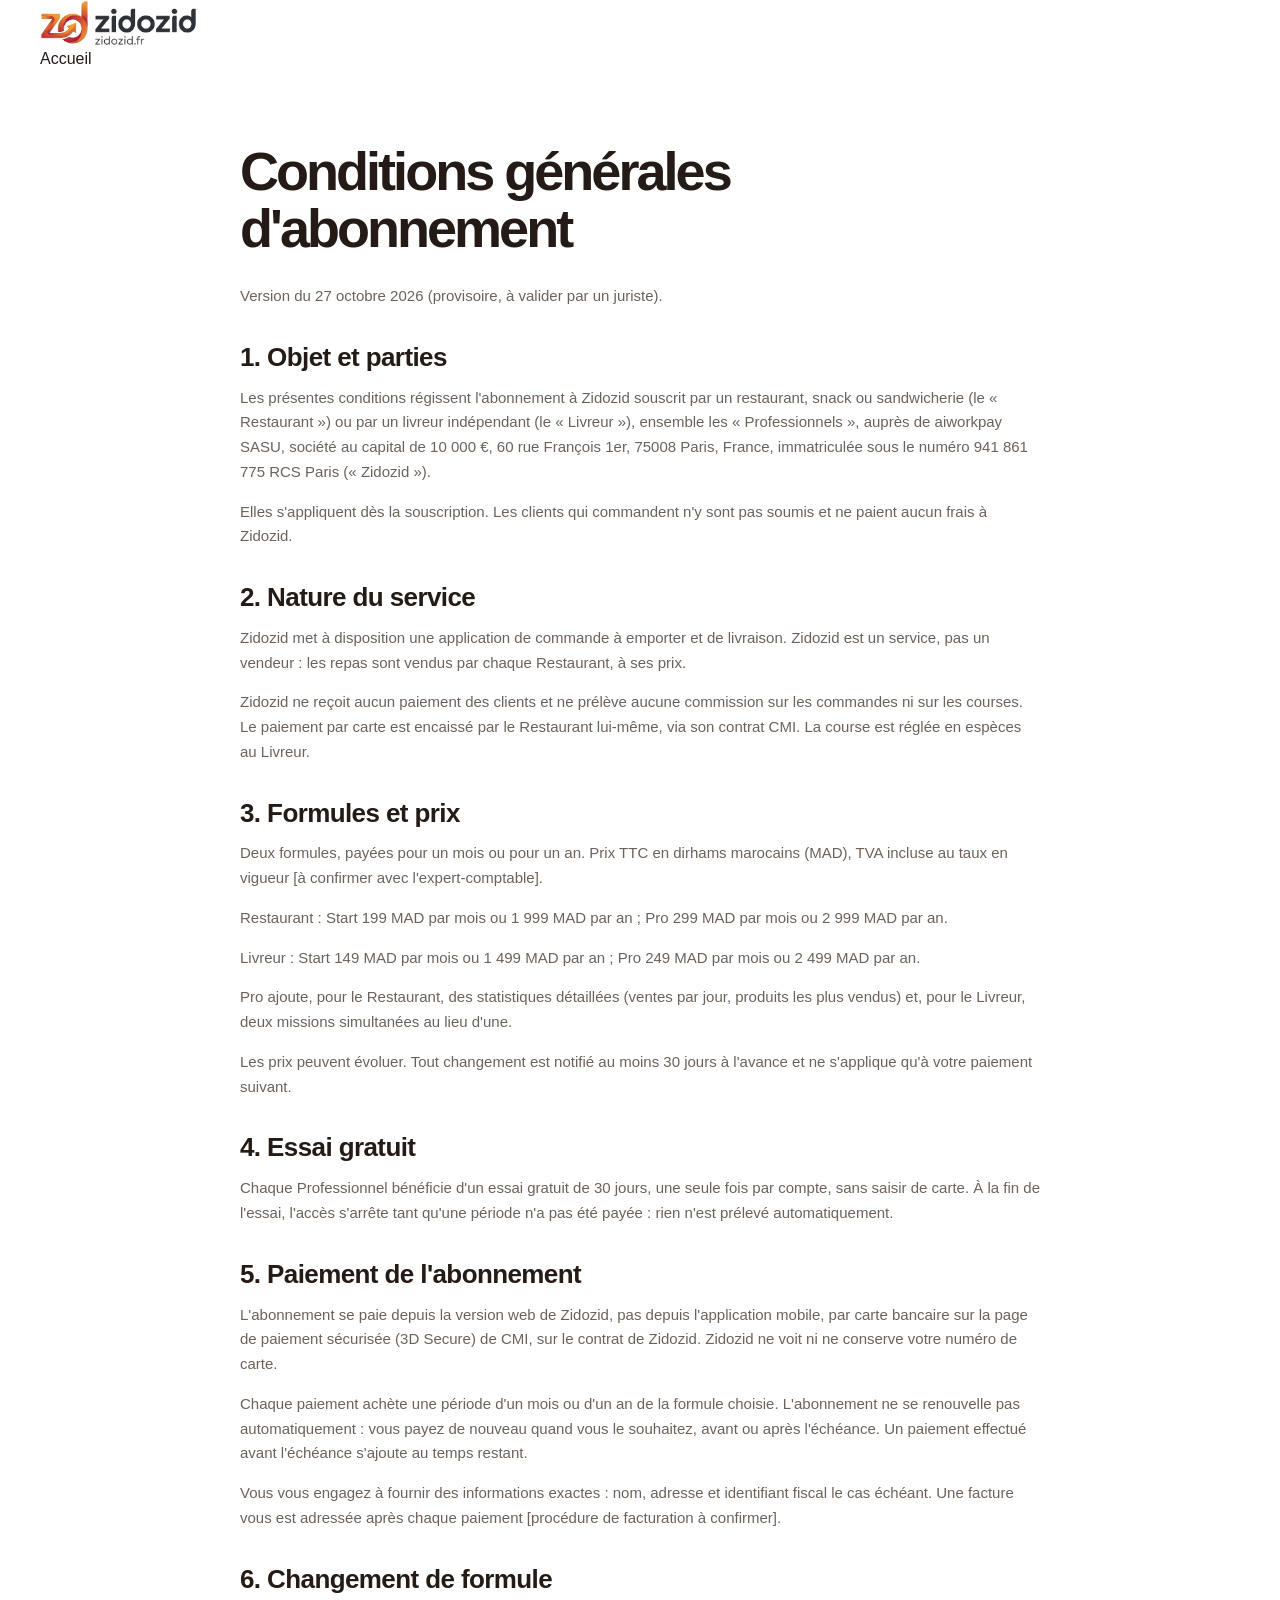
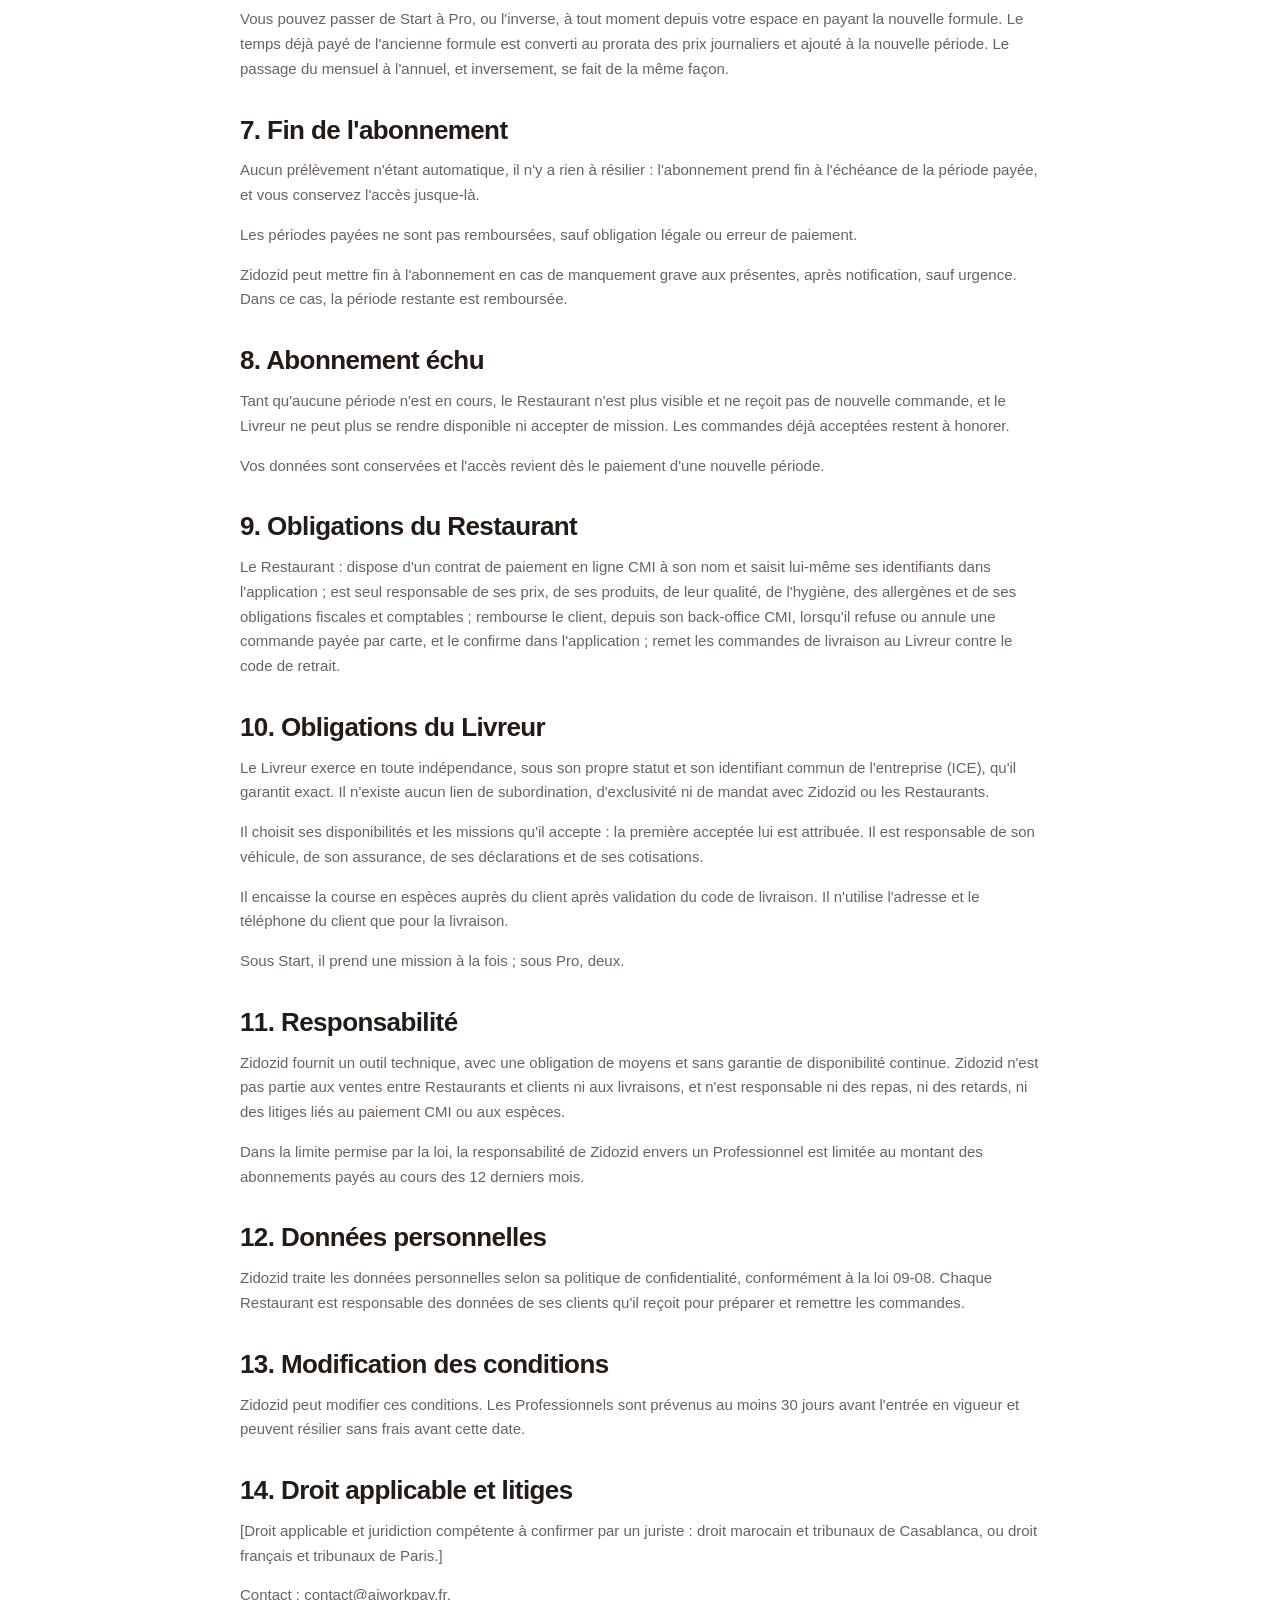
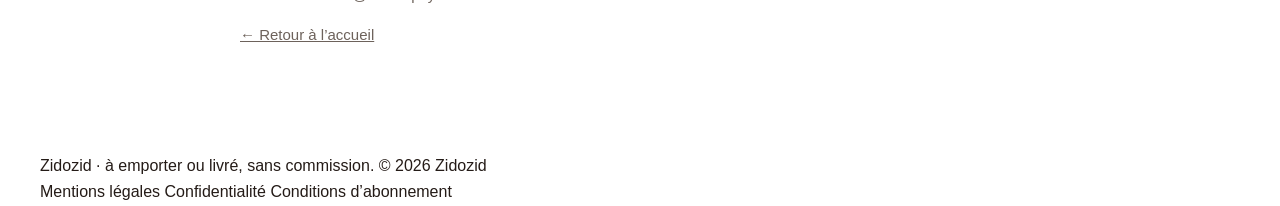
==== commit a603e34c: "Logo officiel Zidozid : en-tête, favicon, icône Apple et démo Co-Authored-By: Claude Haiku 5.5 <nore" ====
--- a/cgu-abonnement/index.html
+++ b/cgu-abonnement/index.html
@@ -23,7 +23,7 @@
         <a href="/" aria-label="Zidozid, accueil">
           <picture>
             <source srcset="/img/logo.webp" type="image/webp" />
-            <img src="/img/logo.png" width="92" height="46" alt="Zidozid" />
+            <img src="/img/logo.png" width="157" height="46" alt="Zidozid" />
           </picture>
         </a>
         <nav aria-label="Navigation"><a href="/">Accueil</a></nav>
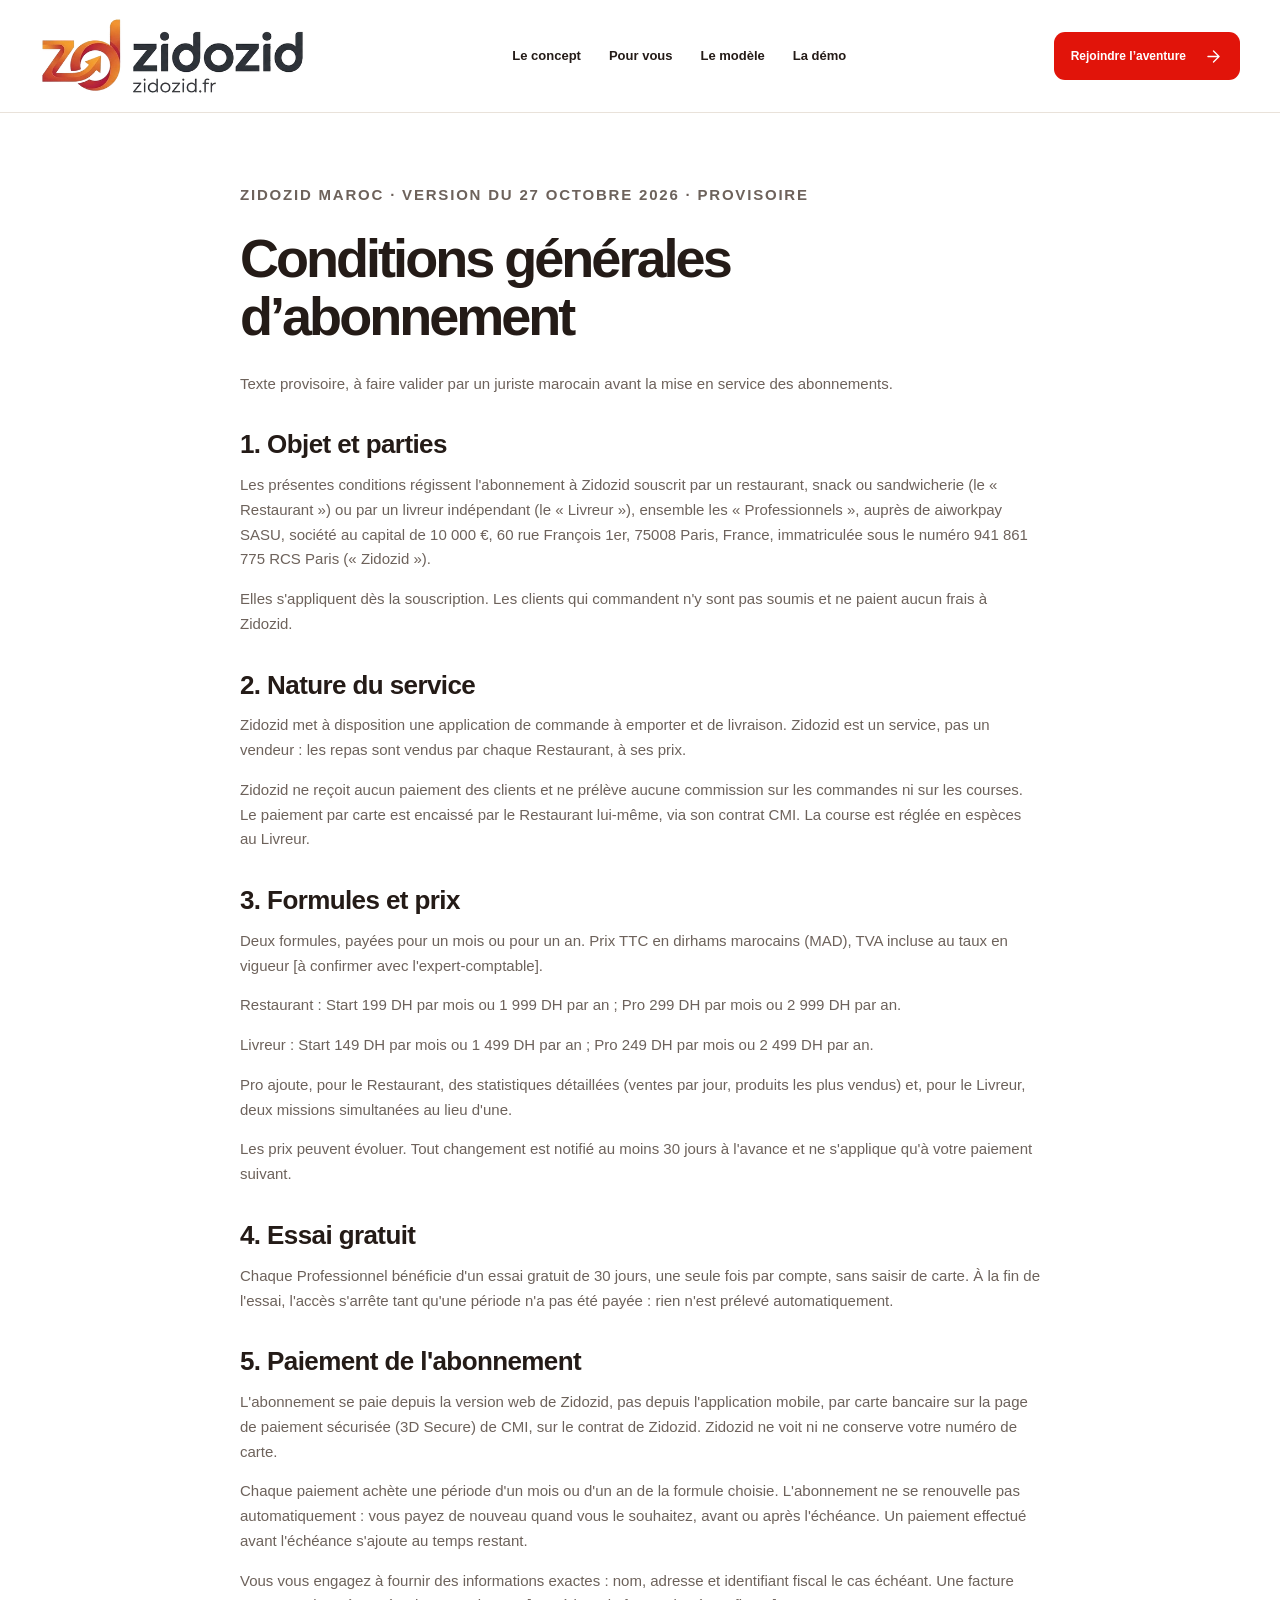
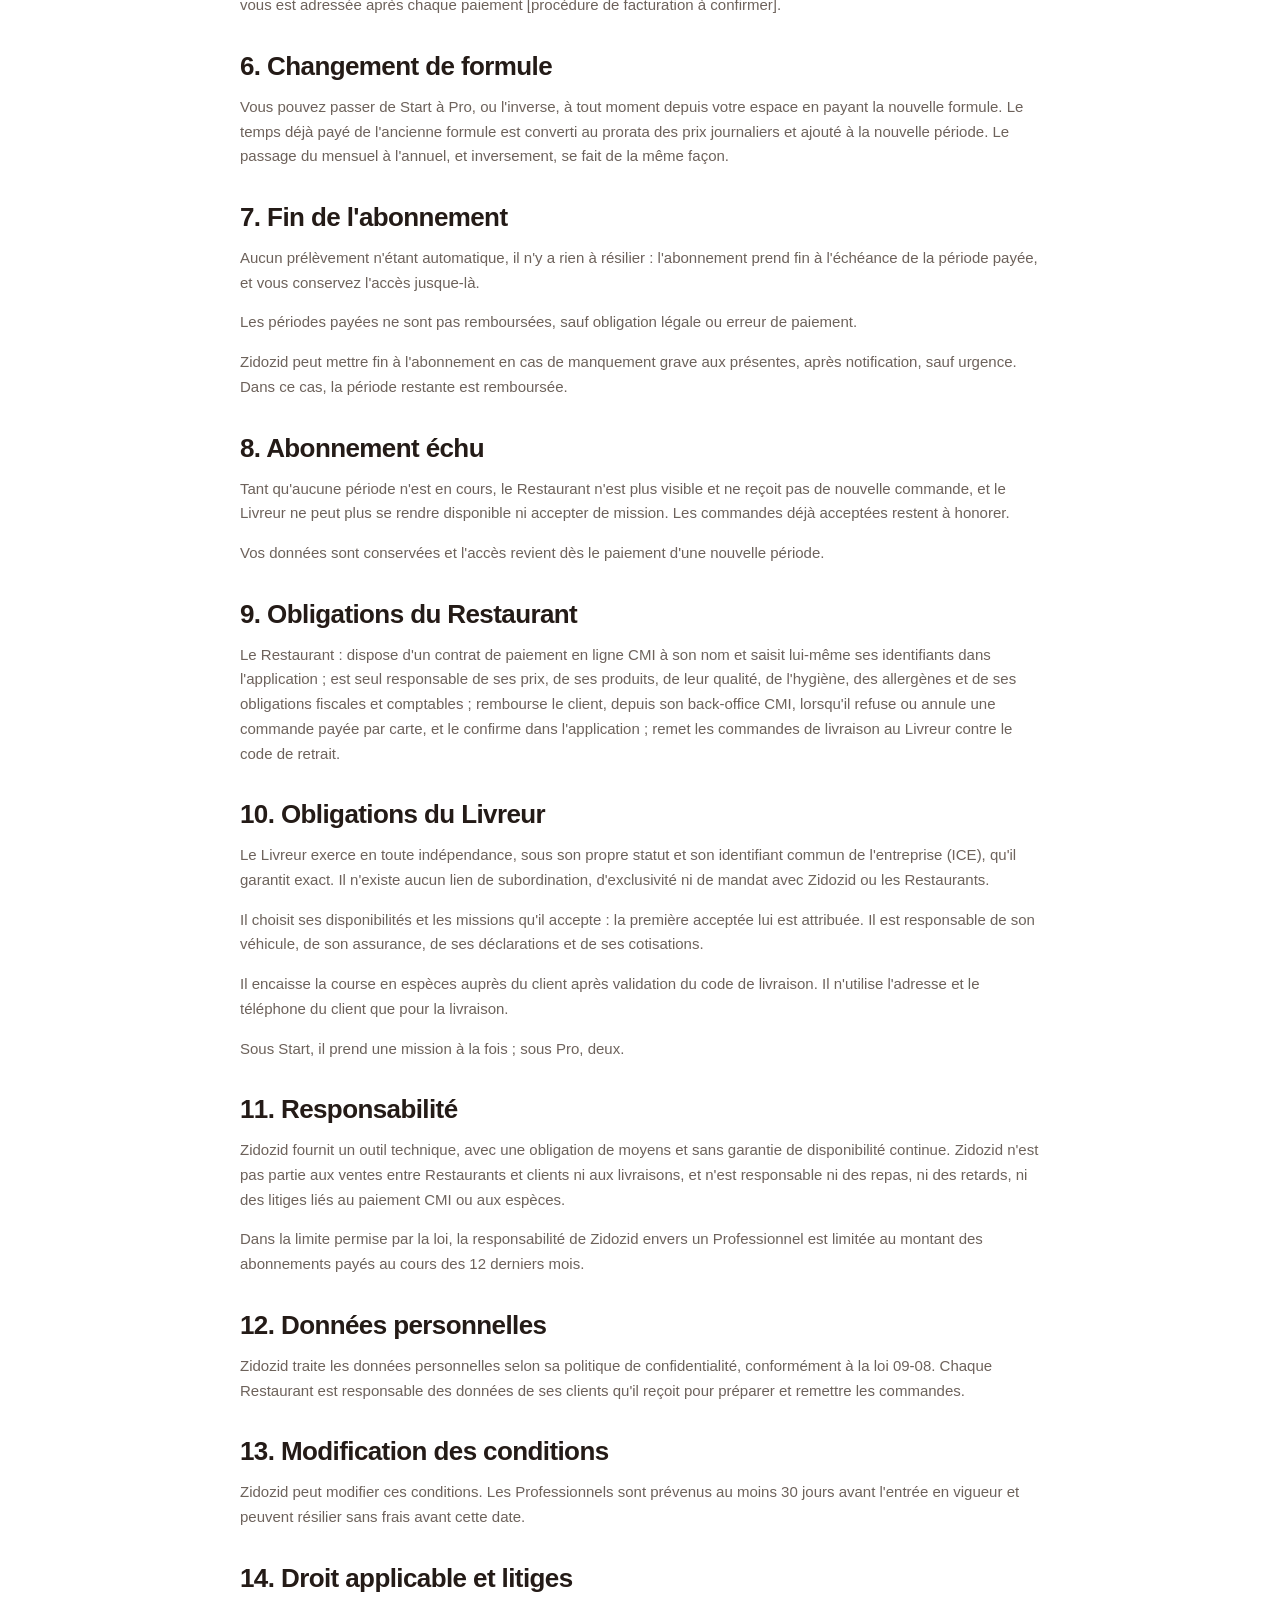
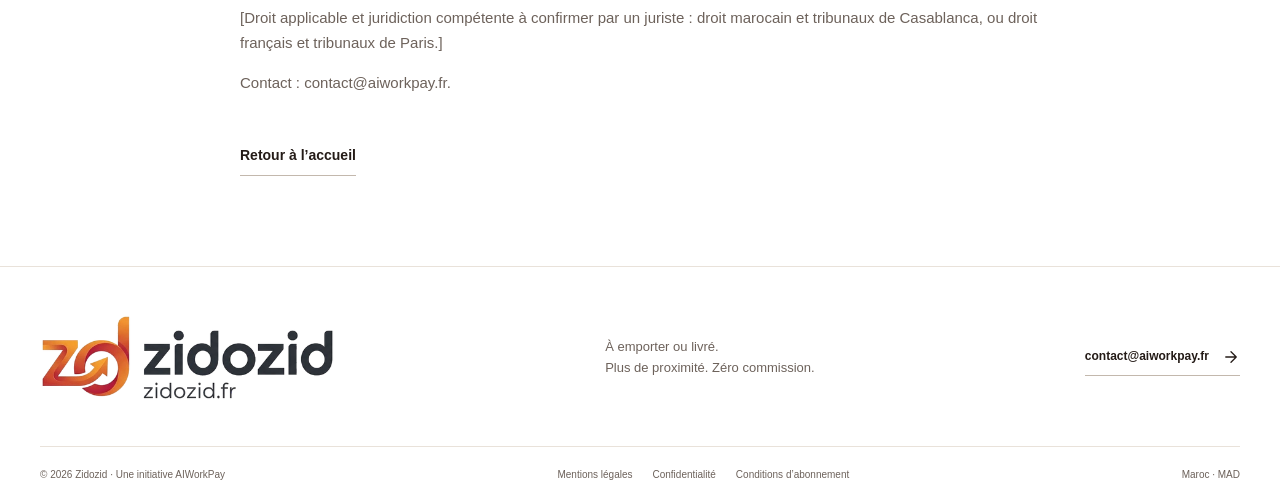
==== commit d66e6539: "Site : nouveau logo officiel, tarifs Start/Pro en DH, CGU d'abonnement, confidentialité loi 09-08 Re" ====
--- a/cgu-abonnement/index.html
+++ b/cgu-abonnement/index.html
@@ -1,94 +1,52 @@
-<!doctype html>
-<html lang="fr">
-  <head>
-    <meta charset="utf-8" />
-    <meta name="viewport" content="width=device-width, initial-scale=1" />
-    <title>Conditions d’abonnement · Zidozid</title>
-    <meta
-      name="description"
-      content="Conditions générales d’abonnement Zidozid pour les restaurants et les livreurs."
-    />
-    <link
-      rel="canonical"
-      href="https://zidozid.fr/cgu-abonnement/"
-    />
-    <meta name="theme-color" content="#E1140A" />
-    <link rel="icon" type="image/png" href="/favicon.png" />
-    <link rel="apple-touch-icon" href="/apple-touch-icon.png" />
-    <link rel="stylesheet" href="/style.css?v=20261010-1" />
-  </head>
-  <body>
-    <header class="header">
-      <div class="wrap">
-        <a href="/" aria-label="Zidozid, accueil">
-          <picture>
-            <source srcset="/img/logo.webp" type="image/webp" />
-            <img src="/img/logo.png" width="157" height="46" alt="Zidozid" />
-          </picture>
-        </a>
-        <nav aria-label="Navigation"><a href="/">Accueil</a></nav>
-      </div>
-    </header>
-    <main class="wrap legal" id="contenu">
-      <h1>Conditions générales d'abonnement</h1>
-      <p>Version du 27 octobre 2026 (provisoire, à valider par un juriste).</p>
-      <h2>1. Objet et parties</h2>
-      <p>Les présentes conditions régissent l'abonnement à Zidozid souscrit par un restaurant, snack ou sandwicherie (le « Restaurant ») ou par un livreur indépendant (le « Livreur »), ensemble les « Professionnels », auprès de aiworkpay SASU, société au capital de 10 000 €, 60 rue François 1er, 75008 Paris, France, immatriculée sous le numéro 941 861 775 RCS Paris (« Zidozid »).</p>
-      <p>Elles s'appliquent dès la souscription. Les clients qui commandent n'y sont pas soumis et ne paient aucun frais à Zidozid.</p>
-      <h2>2. Nature du service</h2>
-      <p>Zidozid met à disposition une application de commande à emporter et de livraison. Zidozid est un service, pas un vendeur : les repas sont vendus par chaque Restaurant, à ses prix.</p>
-      <p>Zidozid ne reçoit aucun paiement des clients et ne prélève aucune commission sur les commandes ni sur les courses. Le paiement par carte est encaissé par le Restaurant lui-même, via son contrat CMI. La course est réglée en espèces au Livreur.</p>
-      <h2>3. Formules et prix</h2>
-      <p>Deux formules, payées pour un mois ou pour un an. Prix TTC en dirhams marocains (MAD), TVA incluse au taux en vigueur [à confirmer avec l'expert-comptable].</p>
-      <p>Restaurant : Start 199 MAD par mois ou 1 999 MAD par an ; Pro 299 MAD par mois ou 2 999 MAD par an.</p>
-      <p>Livreur : Start 149 MAD par mois ou 1 499 MAD par an ; Pro 249 MAD par mois ou 2 499 MAD par an.</p>
-      <p>Pro ajoute, pour le Restaurant, des statistiques détaillées (ventes par jour, produits les plus vendus) et, pour le Livreur, deux missions simultanées au lieu d'une.</p>
-      <p>Les prix peuvent évoluer. Tout changement est notifié au moins 30 jours à l'avance et ne s'applique qu'à votre paiement suivant.</p>
-      <h2>4. Essai gratuit</h2>
-      <p>Chaque Professionnel bénéficie d'un essai gratuit de 30 jours, une seule fois par compte, sans saisir de carte. À la fin de l'essai, l'accès s'arrête tant qu'une période n'a pas été payée : rien n'est prélevé automatiquement.</p>
-      <h2>5. Paiement de l'abonnement</h2>
-      <p>L'abonnement se paie depuis la version web de Zidozid, pas depuis l'application mobile, par carte bancaire sur la page de paiement sécurisée (3D Secure) de CMI, sur le contrat de Zidozid. Zidozid ne voit ni ne conserve votre numéro de carte.</p>
-      <p>Chaque paiement achète une période d'un mois ou d'un an de la formule choisie. L'abonnement ne se renouvelle pas automatiquement : vous payez de nouveau quand vous le souhaitez, avant ou après l'échéance. Un paiement effectué avant l'échéance s'ajoute au temps restant.</p>
-      <p>Vous vous engagez à fournir des informations exactes : nom, adresse et identifiant fiscal le cas échéant. Une facture vous est adressée après chaque paiement [procédure de facturation à confirmer].</p>
-      <h2>6. Changement de formule</h2>
-      <p>Vous pouvez passer de Start à Pro, ou l'inverse, à tout moment depuis votre espace en payant la nouvelle formule. Le temps déjà payé de l'ancienne formule est converti au prorata des prix journaliers et ajouté à la nouvelle période. Le passage du mensuel à l'annuel, et inversement, se fait de la même façon.</p>
-      <h2>7. Fin de l'abonnement</h2>
-      <p>Aucun prélèvement n'étant automatique, il n'y a rien à résilier : l'abonnement prend fin à l'échéance de la période payée, et vous conservez l'accès jusque-là.</p>
-      <p>Les périodes payées ne sont pas remboursées, sauf obligation légale ou erreur de paiement.</p>
-      <p>Zidozid peut mettre fin à l'abonnement en cas de manquement grave aux présentes, après notification, sauf urgence. Dans ce cas, la période restante est remboursée.</p>
-      <h2>8. Abonnement échu</h2>
-      <p>Tant qu'aucune période n'est en cours, le Restaurant n'est plus visible et ne reçoit pas de nouvelle commande, et le Livreur ne peut plus se rendre disponible ni accepter de mission. Les commandes déjà acceptées restent à honorer.</p>
-      <p>Vos données sont conservées et l'accès revient dès le paiement d'une nouvelle période.</p>
-      <h2>9. Obligations du Restaurant</h2>
-      <p>Le Restaurant : dispose d'un contrat de paiement en ligne CMI à son nom et saisit lui-même ses identifiants dans l'application ; est seul responsable de ses prix, de ses produits, de leur qualité, de l'hygiène, des allergènes et de ses obligations fiscales et comptables ; rembourse le client, depuis son back-office CMI, lorsqu'il refuse ou annule une commande payée par carte, et le confirme dans l'application ; remet les commandes de livraison au Livreur contre le code de retrait.</p>
-      <h2>10. Obligations du Livreur</h2>
-      <p>Le Livreur exerce en toute indépendance, sous son propre statut et son identifiant commun de l'entreprise (ICE), qu'il garantit exact. Il n'existe aucun lien de subordination, d'exclusivité ni de mandat avec Zidozid ou les Restaurants.</p>
-      <p>Il choisit ses disponibilités et les missions qu'il accepte : la première acceptée lui est attribuée. Il est responsable de son véhicule, de son assurance, de ses déclarations et de ses cotisations.</p>
-      <p>Il encaisse la course en espèces auprès du client après validation du code de livraison. Il n'utilise l'adresse et le téléphone du client que pour la livraison.</p>
-      <p>Sous Start, il prend une mission à la fois ; sous Pro, deux.</p>
-      <h2>11. Responsabilité</h2>
-      <p>Zidozid fournit un outil technique, avec une obligation de moyens et sans garantie de disponibilité continue. Zidozid n'est pas partie aux ventes entre Restaurants et clients ni aux livraisons, et n'est responsable ni des repas, ni des retards, ni des litiges liés au paiement CMI ou aux espèces.</p>
-      <p>Dans la limite permise par la loi, la responsabilité de Zidozid envers un Professionnel est limitée au montant des abonnements payés au cours des 12 derniers mois.</p>
-      <h2>12. Données personnelles</h2>
-      <p>Zidozid traite les données personnelles selon sa politique de confidentialité, conformément à la loi 09-08. Chaque Restaurant est responsable des données de ses clients qu'il reçoit pour préparer et remettre les commandes.</p>
-      <h2>13. Modification des conditions</h2>
-      <p>Zidozid peut modifier ces conditions. Les Professionnels sont prévenus au moins 30 jours avant l'entrée en vigueur et peuvent résilier sans frais avant cette date.</p>
-      <h2>14. Droit applicable et litiges</h2>
-      <p>[Droit applicable et juridiction compétente à confirmer par un juriste : droit marocain et tribunaux de Casablanca, ou droit français et tribunaux de Paris.]</p>
-      <p>Contact : contact@aiworkpay.fr.</p>
-      <p><a href="/">← Retour à l’accueil</a></p>
-    </main>
-    <footer class="footer">
-      <div class="wrap">
-        <span
-          >Zidozid · à emporter ou livré, sans commission. © 2026 Zidozid</span
-        >
-        <nav aria-label="Informations légales">
-          <a href="/mentions-legales/">Mentions légales</a>
-          <a href="/confidentialite/">Confidentialité</a>
-          <a href="/cgu-abonnement/">Conditions d’abonnement</a>
-        </nav>
-      </div>
-    </footer>
-  </body>
-</html>
+<!doctype html><html lang="fr"><head><meta charset="utf-8"><meta name="viewport" content="width=device-width, initial-scale=1"><title>Conditions d’abonnement — Zidozid Maroc</title><meta name="description" content="Conditions générales d’abonnement Zidozid pour les restaurants et les livreurs."><meta name="theme-color" content="#E1140A"><link rel="canonical" href="https://zidozid.fr/cgu-abonnement/"><meta property="og:title" content="Conditions d’abonnement — Zidozid Maroc"><meta property="og:description" content="Conditions générales d’abonnement Zidozid pour les restaurants et les livreurs."><meta property="og:type" content="website"><meta property="og:locale" content="fr_MA"><meta property="og:url" content="https://zidozid.fr/cgu-abonnement/"><meta property="og:image" content="https://zidozid.fr/og-image.png"><meta name="twitter:card" content="summary_large_image"><link rel="icon" type="image/png" href="/favicon.png">
+<link rel="apple-touch-icon" href="/apple-touch-icon.png"><link rel="stylesheet" href="/style.css?v=20261012-logo"><script src="/app.js?v=20261012-logo" defer></script></head><body><a class="skip" href="#contenu">Aller au contenu</a><header class="site-header"><div class="wrap header-inner"><a class="brand brand-signature" href="/" aria-label="Zidozid Maroc, accueil"><img src="/img/logo-zidozid.webp" width="480" height="141" alt="Zidozid — Click-and-collect / Livraison, Zéro commission"></a><button class="menu-toggle" type="button" aria-expanded="false" aria-controls="navigation">Menu <span aria-hidden="true">☰</span></button><nav id="navigation" aria-label="Navigation principale"><a href="/#concept">Le concept</a><a href="/#profils">Pour vous</a><a href="/#tarifs">Le modèle</a><a href="/demo/">La démo</a></nav><a class="button small header-cta" href="/#contact">Rejoindre l’aventure <svg class="icon" viewBox="0 0 24 24" fill="none" stroke="currentColor" stroke-width="1.7" stroke-linecap="round" stroke-linejoin="round" aria-hidden="true"><path d="M5 12h14M12 5l7 7-7 7"/></svg></a></div></header><main id="contenu" class="wrap legal">
+<p class="eyebrow">ZIDOZID MAROC · VERSION DU 27 OCTOBRE 2026 · PROVISOIRE</p>
+<h1>Conditions générales d’abonnement</h1>
+<p>Texte provisoire, à faire valider par un juriste marocain avant la mise en service des abonnements.</p>
+<h2>1. Objet et parties</h2>
+<p>Les présentes conditions régissent l'abonnement à Zidozid souscrit par un restaurant, snack ou sandwicherie (le « Restaurant ») ou par un livreur indépendant (le « Livreur »), ensemble les « Professionnels », auprès de aiworkpay SASU, société au capital de 10 000 €, 60 rue François 1er, 75008 Paris, France, immatriculée sous le numéro 941 861 775 RCS Paris (« Zidozid »).</p>
+<p>Elles s'appliquent dès la souscription. Les clients qui commandent n'y sont pas soumis et ne paient aucun frais à Zidozid.</p>
+<h2>2. Nature du service</h2>
+<p>Zidozid met à disposition une application de commande à emporter et de livraison. Zidozid est un service, pas un vendeur : les repas sont vendus par chaque Restaurant, à ses prix.</p>
+<p>Zidozid ne reçoit aucun paiement des clients et ne prélève aucune commission sur les commandes ni sur les courses. Le paiement par carte est encaissé par le Restaurant lui-même, via son contrat CMI. La course est réglée en espèces au Livreur.</p>
+<h2>3. Formules et prix</h2>
+<p>Deux formules, payées pour un mois ou pour un an. Prix TTC en dirhams marocains (MAD), TVA incluse au taux en vigueur [à confirmer avec l'expert-comptable].</p>
+<p>Restaurant : Start 199 DH par mois ou 1 999 DH par an ; Pro 299 DH par mois ou 2 999 DH par an.</p>
+<p>Livreur : Start 149 DH par mois ou 1 499 DH par an ; Pro 249 DH par mois ou 2 499 DH par an.</p>
+<p>Pro ajoute, pour le Restaurant, des statistiques détaillées (ventes par jour, produits les plus vendus) et, pour le Livreur, deux missions simultanées au lieu d'une.</p>
+<p>Les prix peuvent évoluer. Tout changement est notifié au moins 30 jours à l'avance et ne s'applique qu'à votre paiement suivant.</p>
+<h2>4. Essai gratuit</h2>
+<p>Chaque Professionnel bénéficie d'un essai gratuit de 30 jours, une seule fois par compte, sans saisir de carte. À la fin de l'essai, l'accès s'arrête tant qu'une période n'a pas été payée : rien n'est prélevé automatiquement.</p>
+<h2>5. Paiement de l'abonnement</h2>
+<p>L'abonnement se paie depuis la version web de Zidozid, pas depuis l'application mobile, par carte bancaire sur la page de paiement sécurisée (3D Secure) de CMI, sur le contrat de Zidozid. Zidozid ne voit ni ne conserve votre numéro de carte.</p>
+<p>Chaque paiement achète une période d'un mois ou d'un an de la formule choisie. L'abonnement ne se renouvelle pas automatiquement : vous payez de nouveau quand vous le souhaitez, avant ou après l'échéance. Un paiement effectué avant l'échéance s'ajoute au temps restant.</p>
+<p>Vous vous engagez à fournir des informations exactes : nom, adresse et identifiant fiscal le cas échéant. Une facture vous est adressée après chaque paiement [procédure de facturation à confirmer].</p>
+<h2>6. Changement de formule</h2>
+<p>Vous pouvez passer de Start à Pro, ou l'inverse, à tout moment depuis votre espace en payant la nouvelle formule. Le temps déjà payé de l'ancienne formule est converti au prorata des prix journaliers et ajouté à la nouvelle période. Le passage du mensuel à l'annuel, et inversement, se fait de la même façon.</p>
+<h2>7. Fin de l'abonnement</h2>
+<p>Aucun prélèvement n'étant automatique, il n'y a rien à résilier : l'abonnement prend fin à l'échéance de la période payée, et vous conservez l'accès jusque-là.</p>
+<p>Les périodes payées ne sont pas remboursées, sauf obligation légale ou erreur de paiement.</p>
+<p>Zidozid peut mettre fin à l'abonnement en cas de manquement grave aux présentes, après notification, sauf urgence. Dans ce cas, la période restante est remboursée.</p>
+<h2>8. Abonnement échu</h2>
+<p>Tant qu'aucune période n'est en cours, le Restaurant n'est plus visible et ne reçoit pas de nouvelle commande, et le Livreur ne peut plus se rendre disponible ni accepter de mission. Les commandes déjà acceptées restent à honorer.</p>
+<p>Vos données sont conservées et l'accès revient dès le paiement d'une nouvelle période.</p>
+<h2>9. Obligations du Restaurant</h2>
+<p>Le Restaurant : dispose d'un contrat de paiement en ligne CMI à son nom et saisit lui-même ses identifiants dans l'application ; est seul responsable de ses prix, de ses produits, de leur qualité, de l'hygiène, des allergènes et de ses obligations fiscales et comptables ; rembourse le client, depuis son back-office CMI, lorsqu'il refuse ou annule une commande payée par carte, et le confirme dans l'application ; remet les commandes de livraison au Livreur contre le code de retrait.</p>
+<h2>10. Obligations du Livreur</h2>
+<p>Le Livreur exerce en toute indépendance, sous son propre statut et son identifiant commun de l'entreprise (ICE), qu'il garantit exact. Il n'existe aucun lien de subordination, d'exclusivité ni de mandat avec Zidozid ou les Restaurants.</p>
+<p>Il choisit ses disponibilités et les missions qu'il accepte : la première acceptée lui est attribuée. Il est responsable de son véhicule, de son assurance, de ses déclarations et de ses cotisations.</p>
+<p>Il encaisse la course en espèces auprès du client après validation du code de livraison. Il n'utilise l'adresse et le téléphone du client que pour la livraison.</p>
+<p>Sous Start, il prend une mission à la fois ; sous Pro, deux.</p>
+<h2>11. Responsabilité</h2>
+<p>Zidozid fournit un outil technique, avec une obligation de moyens et sans garantie de disponibilité continue. Zidozid n'est pas partie aux ventes entre Restaurants et clients ni aux livraisons, et n'est responsable ni des repas, ni des retards, ni des litiges liés au paiement CMI ou aux espèces.</p>
+<p>Dans la limite permise par la loi, la responsabilité de Zidozid envers un Professionnel est limitée au montant des abonnements payés au cours des 12 derniers mois.</p>
+<h2>12. Données personnelles</h2>
+<p>Zidozid traite les données personnelles selon sa politique de confidentialité, conformément à la loi 09-08. Chaque Restaurant est responsable des données de ses clients qu'il reçoit pour préparer et remettre les commandes.</p>
+<h2>13. Modification des conditions</h2>
+<p>Zidozid peut modifier ces conditions. Les Professionnels sont prévenus au moins 30 jours avant l'entrée en vigueur et peuvent résilier sans frais avant cette date.</p>
+<h2>14. Droit applicable et litiges</h2>
+<p>[Droit applicable et juridiction compétente à confirmer par un juriste : droit marocain et tribunaux de Casablanca, ou droit français et tribunaux de Paris.]</p>
+<p>Contact : contact@aiworkpay.fr.</p>
+<a class="text-link" href="/">Retour à l’accueil</a>
+</main><footer class="site-footer"><div class="wrap footer-top"><a class="brand brand-signature" href="/" aria-label="Zidozid Maroc, accueil"><img src="/img/logo-zidozid.webp" width="480" height="141" alt="Zidozid — Click-and-collect / Livraison, Zéro commission"></a><p>À emporter ou livré.<br>Plus de proximité. Zéro commission.</p><a class="text-link" href="mailto:contact@aiworkpay.fr">contact@aiworkpay.fr <svg class="icon" viewBox="0 0 24 24" fill="none" stroke="currentColor" stroke-width="1.7" stroke-linecap="round" stroke-linejoin="round" aria-hidden="true"><path d="M5 12h14M12 5l7 7-7 7"/></svg></a></div><div class="wrap footer-bottom"><span>© 2026 Zidozid · Une initiative AIWorkPay</span><nav aria-label="Informations légales"><a href="/mentions-legales/">Mentions légales</a><a href="/confidentialite/">Confidentialité</a>
+<a href="/cgu-abonnement/">Conditions d’abonnement</a></nav><span>Maroc · MAD</span></div></footer></body></html>
--- a/style.css
+++ b/style.css
@@ -7,7 +7,7 @@
 
 /* Approved Zidozid signature: original lettering and tagline, without domain. */
 .brand.brand-signature{display:block;position:relative;overflow:hidden;width:265px;height:91px;flex-shrink:0}
-.brand.brand-signature img{position:absolute;max-width:none;width:147.6522%;height:auto;left:-23.4783%;top:-69.6203%}
+.brand.brand-signature img{display:block;width:100%;height:100%;max-width:none;object-fit:contain}
 .header-inner{min-height:112px}
 .footer-top .brand-signature{width:295px;height:101px}
 @media(max-width:1100px){.brand.brand-signature{width:225px;height:77px}.site-header nav{gap:16px}.header-inner{gap:18px}}
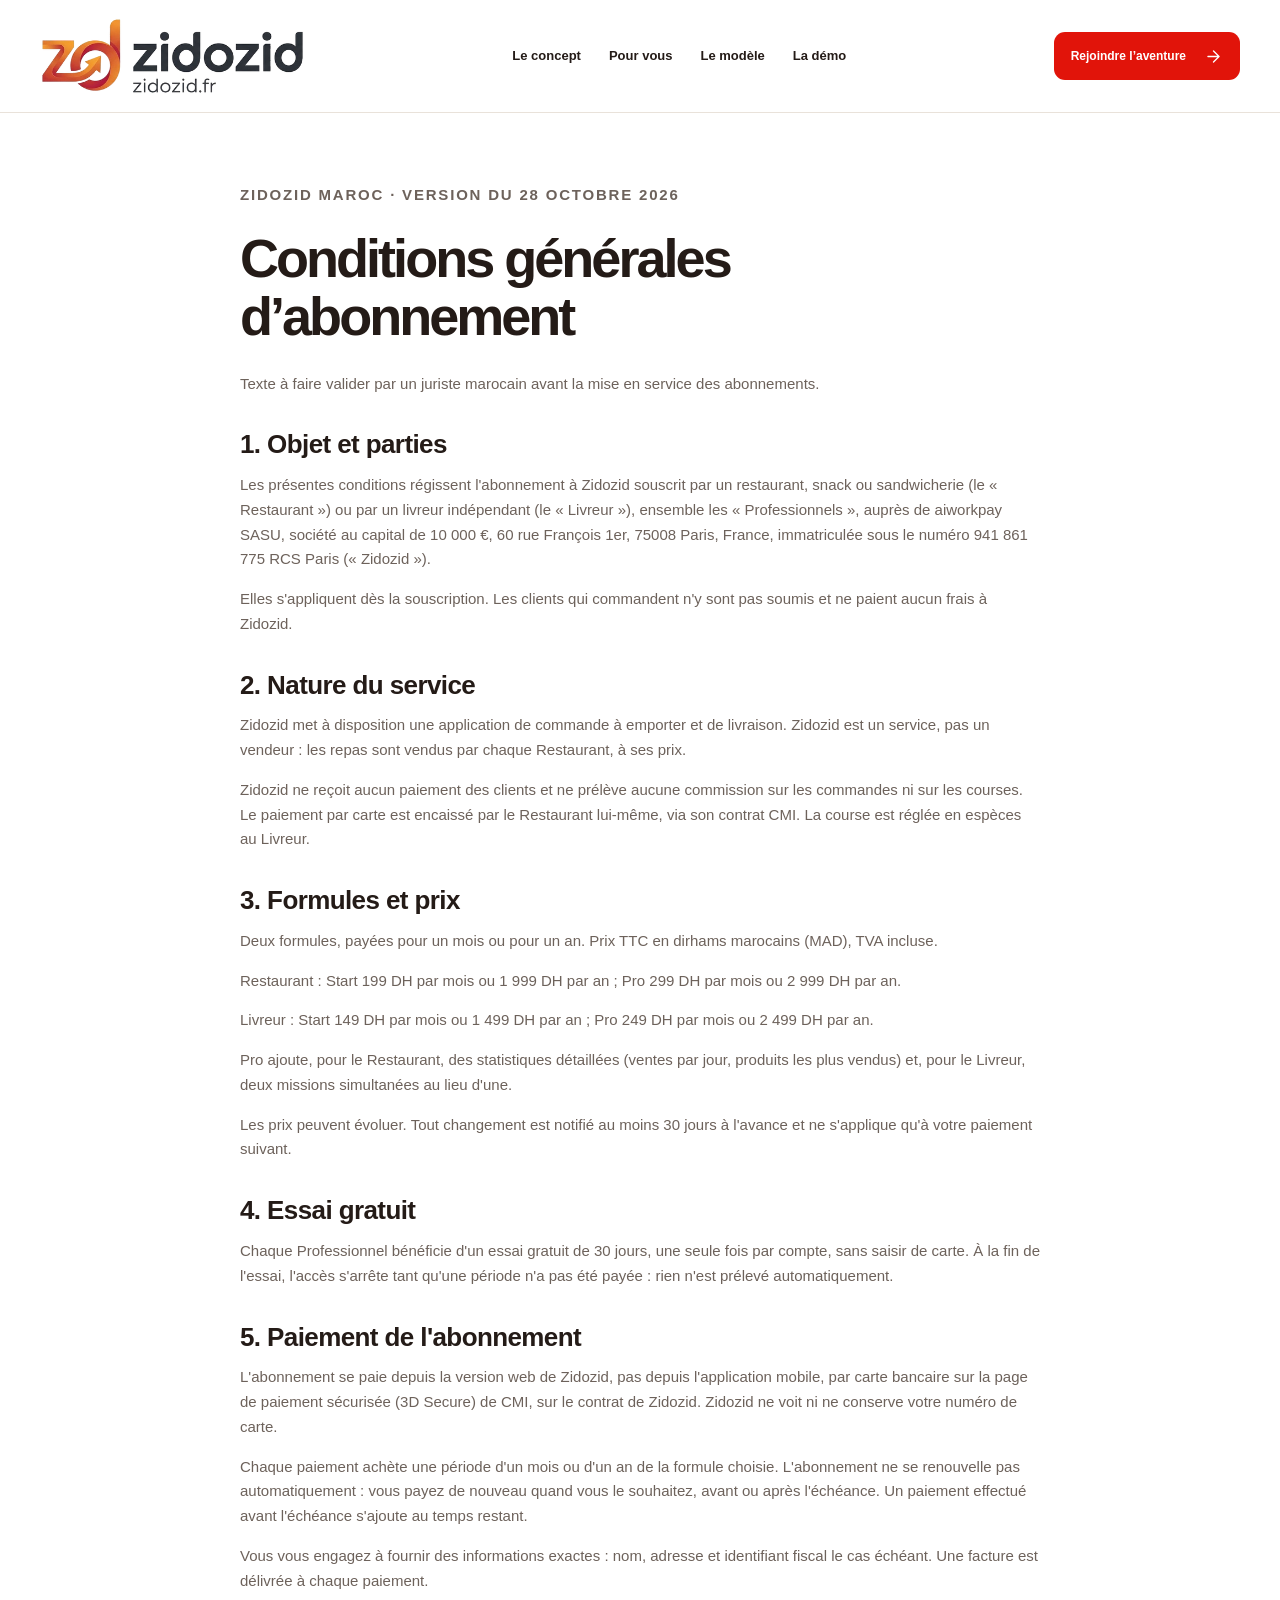
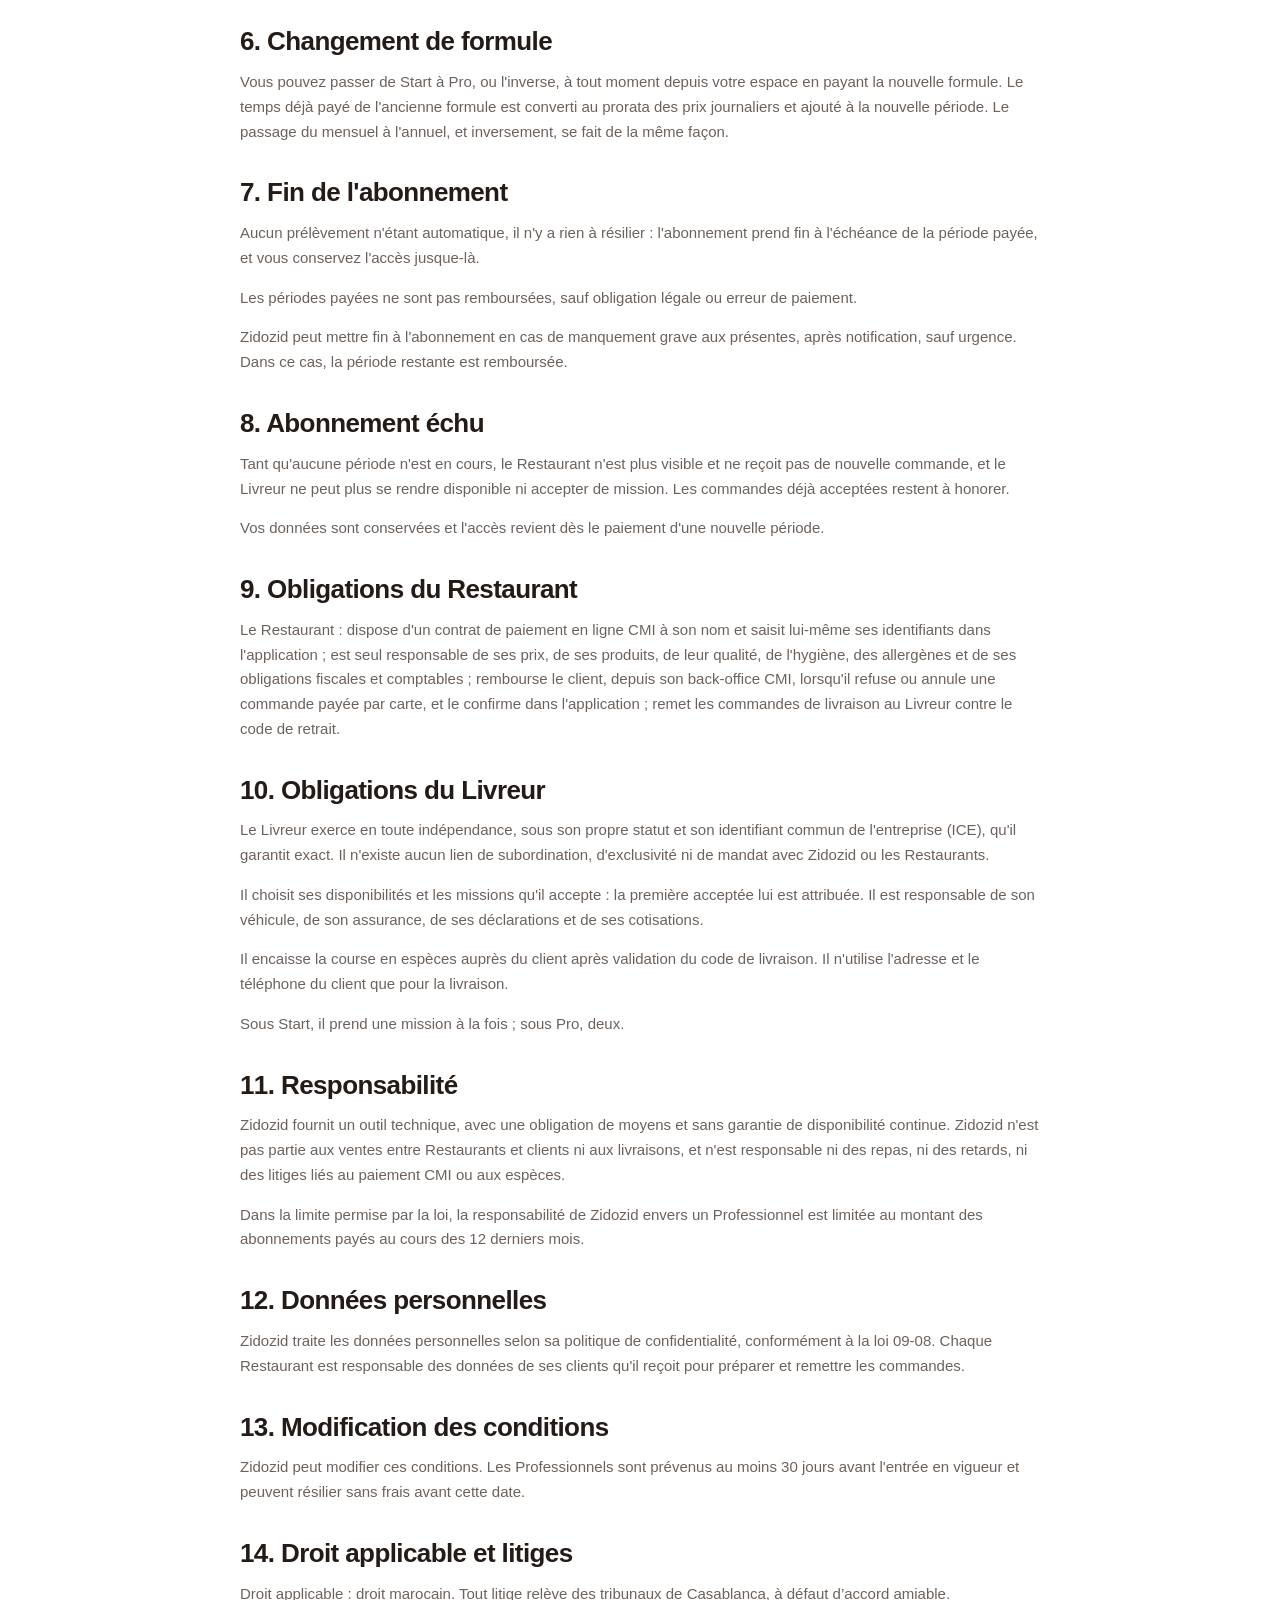
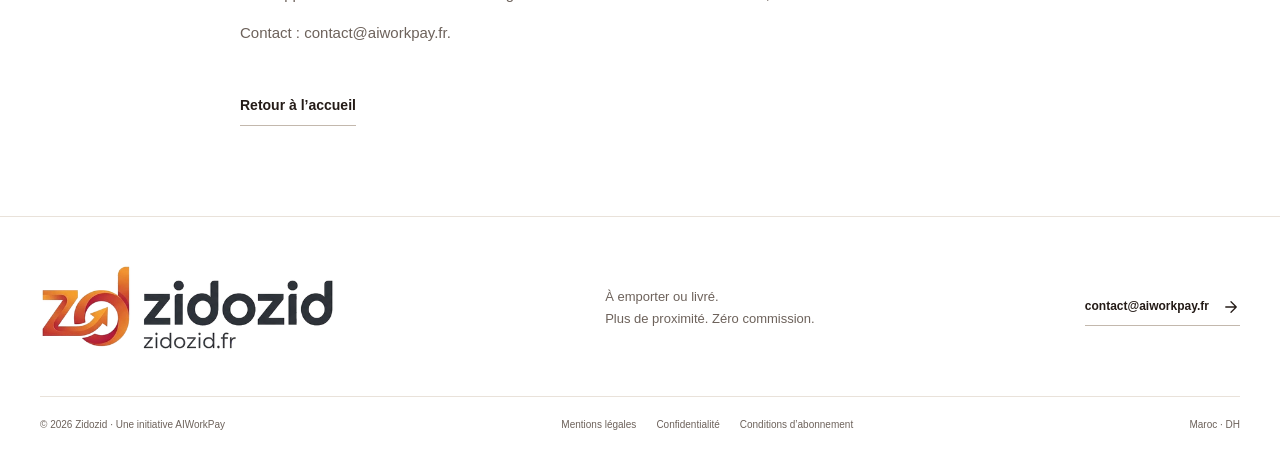
==== commit 71d010a3: "Démo et textes du site : paiement CMI du repas, course en espèces, mission proposée au premier livre" ====
--- a/cgu-abonnement/index.html
+++ b/cgu-abonnement/index.html
@@ -1,8 +1,8 @@
 <!doctype html><html lang="fr"><head><meta charset="utf-8"><meta name="viewport" content="width=device-width, initial-scale=1"><title>Conditions d’abonnement — Zidozid Maroc</title><meta name="description" content="Conditions générales d’abonnement Zidozid pour les restaurants et les livreurs."><meta name="theme-color" content="#E1140A"><link rel="canonical" href="https://zidozid.fr/cgu-abonnement/"><meta property="og:title" content="Conditions d’abonnement — Zidozid Maroc"><meta property="og:description" content="Conditions générales d’abonnement Zidozid pour les restaurants et les livreurs."><meta property="og:type" content="website"><meta property="og:locale" content="fr_MA"><meta property="og:url" content="https://zidozid.fr/cgu-abonnement/"><meta property="og:image" content="https://zidozid.fr/og-image.png"><meta name="twitter:card" content="summary_large_image"><link rel="icon" type="image/png" href="/favicon.png">
 <link rel="apple-touch-icon" href="/apple-touch-icon.png"><link rel="stylesheet" href="/style.css?v=20261012-logo"><script src="/app.js?v=20261012-logo" defer></script></head><body><a class="skip" href="#contenu">Aller au contenu</a><header class="site-header"><div class="wrap header-inner"><a class="brand brand-signature" href="/" aria-label="Zidozid Maroc, accueil"><img src="/img/logo-zidozid.webp" width="480" height="141" alt="Zidozid — Click-and-collect / Livraison, Zéro commission"></a><button class="menu-toggle" type="button" aria-expanded="false" aria-controls="navigation">Menu <span aria-hidden="true">☰</span></button><nav id="navigation" aria-label="Navigation principale"><a href="/#concept">Le concept</a><a href="/#profils">Pour vous</a><a href="/#tarifs">Le modèle</a><a href="/demo/">La démo</a></nav><a class="button small header-cta" href="/#contact">Rejoindre l’aventure <svg class="icon" viewBox="0 0 24 24" fill="none" stroke="currentColor" stroke-width="1.7" stroke-linecap="round" stroke-linejoin="round" aria-hidden="true"><path d="M5 12h14M12 5l7 7-7 7"/></svg></a></div></header><main id="contenu" class="wrap legal">
-<p class="eyebrow">ZIDOZID MAROC · VERSION DU 27 OCTOBRE 2026 · PROVISOIRE</p>
+<p class="eyebrow">ZIDOZID MAROC · VERSION DU 28 OCTOBRE 2026</p>
 <h1>Conditions générales d’abonnement</h1>
-<p>Texte provisoire, à faire valider par un juriste marocain avant la mise en service des abonnements.</p>
+<p>Texte à faire valider par un juriste marocain avant la mise en service des abonnements.</p>
 <h2>1. Objet et parties</h2>
 <p>Les présentes conditions régissent l'abonnement à Zidozid souscrit par un restaurant, snack ou sandwicherie (le « Restaurant ») ou par un livreur indépendant (le « Livreur »), ensemble les « Professionnels », auprès de aiworkpay SASU, société au capital de 10 000 €, 60 rue François 1er, 75008 Paris, France, immatriculée sous le numéro 941 861 775 RCS Paris (« Zidozid »).</p>
 <p>Elles s'appliquent dès la souscription. Les clients qui commandent n'y sont pas soumis et ne paient aucun frais à Zidozid.</p>
@@ -10,7 +10,7 @@
 <p>Zidozid met à disposition une application de commande à emporter et de livraison. Zidozid est un service, pas un vendeur : les repas sont vendus par chaque Restaurant, à ses prix.</p>
 <p>Zidozid ne reçoit aucun paiement des clients et ne prélève aucune commission sur les commandes ni sur les courses. Le paiement par carte est encaissé par le Restaurant lui-même, via son contrat CMI. La course est réglée en espèces au Livreur.</p>
 <h2>3. Formules et prix</h2>
-<p>Deux formules, payées pour un mois ou pour un an. Prix TTC en dirhams marocains (MAD), TVA incluse au taux en vigueur [à confirmer avec l'expert-comptable].</p>
+<p>Deux formules, payées pour un mois ou pour un an. Prix TTC en dirhams marocains (MAD), TVA incluse.</p>
 <p>Restaurant : Start 199 DH par mois ou 1 999 DH par an ; Pro 299 DH par mois ou 2 999 DH par an.</p>
 <p>Livreur : Start 149 DH par mois ou 1 499 DH par an ; Pro 249 DH par mois ou 2 499 DH par an.</p>
 <p>Pro ajoute, pour le Restaurant, des statistiques détaillées (ventes par jour, produits les plus vendus) et, pour le Livreur, deux missions simultanées au lieu d'une.</p>
@@ -20,7 +20,7 @@
 <h2>5. Paiement de l'abonnement</h2>
 <p>L'abonnement se paie depuis la version web de Zidozid, pas depuis l'application mobile, par carte bancaire sur la page de paiement sécurisée (3D Secure) de CMI, sur le contrat de Zidozid. Zidozid ne voit ni ne conserve votre numéro de carte.</p>
 <p>Chaque paiement achète une période d'un mois ou d'un an de la formule choisie. L'abonnement ne se renouvelle pas automatiquement : vous payez de nouveau quand vous le souhaitez, avant ou après l'échéance. Un paiement effectué avant l'échéance s'ajoute au temps restant.</p>
-<p>Vous vous engagez à fournir des informations exactes : nom, adresse et identifiant fiscal le cas échéant. Une facture vous est adressée après chaque paiement [procédure de facturation à confirmer].</p>
+<p>Vous vous engagez à fournir des informations exactes : nom, adresse et identifiant fiscal le cas échéant. Une facture est délivrée à chaque paiement.</p>
 <h2>6. Changement de formule</h2>
 <p>Vous pouvez passer de Start à Pro, ou l'inverse, à tout moment depuis votre espace en payant la nouvelle formule. Le temps déjà payé de l'ancienne formule est converti au prorata des prix journaliers et ajouté à la nouvelle période. Le passage du mensuel à l'annuel, et inversement, se fait de la même façon.</p>
 <h2>7. Fin de l'abonnement</h2>
@@ -45,8 +45,8 @@
 <h2>13. Modification des conditions</h2>
 <p>Zidozid peut modifier ces conditions. Les Professionnels sont prévenus au moins 30 jours avant l'entrée en vigueur et peuvent résilier sans frais avant cette date.</p>
 <h2>14. Droit applicable et litiges</h2>
-<p>[Droit applicable et juridiction compétente à confirmer par un juriste : droit marocain et tribunaux de Casablanca, ou droit français et tribunaux de Paris.]</p>
+<p>Droit applicable : droit marocain. Tout litige relève des tribunaux de Casablanca, à défaut d’accord amiable.</p>
 <p>Contact : contact@aiworkpay.fr.</p>
 <a class="text-link" href="/">Retour à l’accueil</a>
 </main><footer class="site-footer"><div class="wrap footer-top"><a class="brand brand-signature" href="/" aria-label="Zidozid Maroc, accueil"><img src="/img/logo-zidozid.webp" width="480" height="141" alt="Zidozid — Click-and-collect / Livraison, Zéro commission"></a><p>À emporter ou livré.<br>Plus de proximité. Zéro commission.</p><a class="text-link" href="mailto:contact@aiworkpay.fr">contact@aiworkpay.fr <svg class="icon" viewBox="0 0 24 24" fill="none" stroke="currentColor" stroke-width="1.7" stroke-linecap="round" stroke-linejoin="round" aria-hidden="true"><path d="M5 12h14M12 5l7 7-7 7"/></svg></a></div><div class="wrap footer-bottom"><span>© 2026 Zidozid · Une initiative AIWorkPay</span><nav aria-label="Informations légales"><a href="/mentions-legales/">Mentions légales</a><a href="/confidentialite/">Confidentialité</a>
-<a href="/cgu-abonnement/">Conditions d’abonnement</a></nav><span>Maroc · MAD</span></div></footer></body></html>+<a href="/cgu-abonnement/">Conditions d’abonnement</a></nav><span>Maroc · DH</span></div></footer></body></html>
